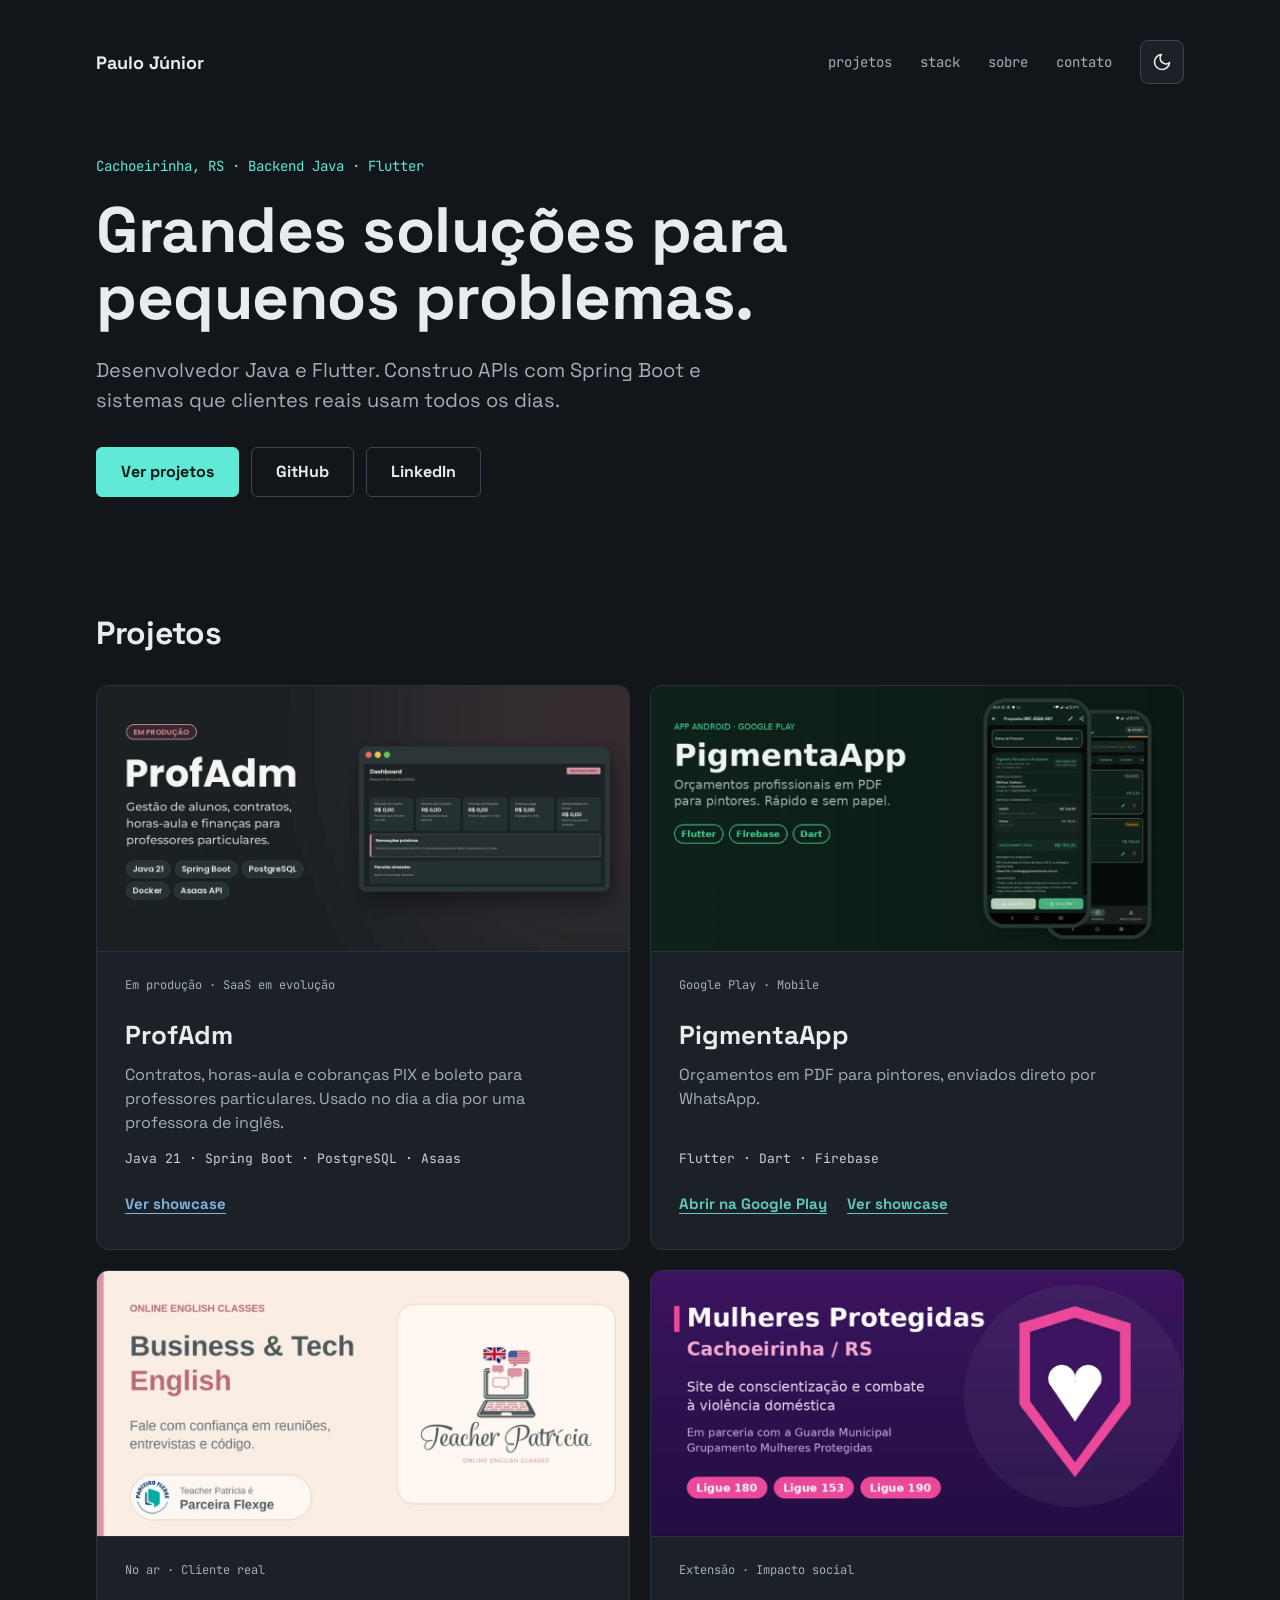
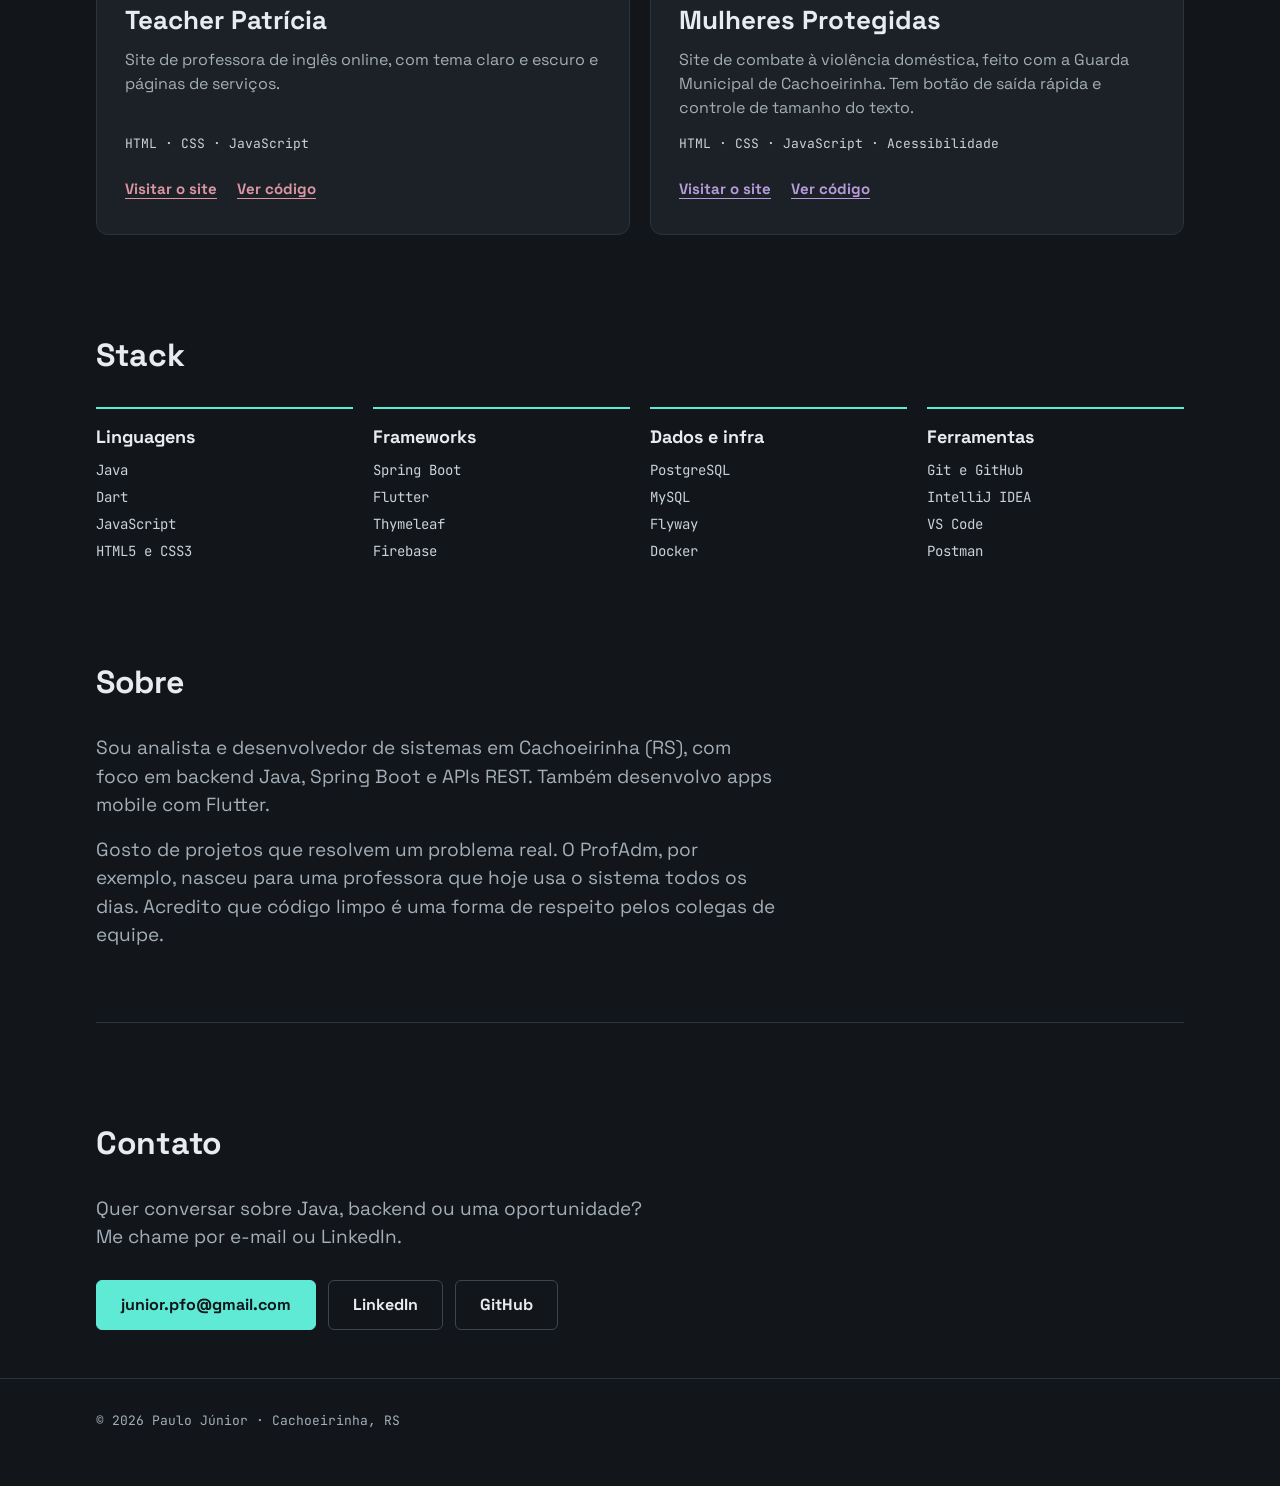
==== index.html @ 69203566 "Alteração de subtitulo." ====
<!doctype html>
<html lang="pt-BR" data-theme="dark">

<head>
  <meta charset="utf-8">
  <meta name="viewport" content="width=device-width, initial-scale=1">
  <title>Paulo Júnior · Desenvolvedor Backend Java</title>
  <meta name="description"
    content="Portfólio de Paulo Júnior, desenvolvedor Java e Flutter de Cachoeirinha (RS): ProfAdm, PigmentaApp, Teacher Patrícia e Mulheres Protegidas.">
  <meta property="og:title" content="Paulo Júnior · Desenvolvedor Backend Java">
  <meta property="og:description" content="Backend em Java que chega à produção. Spring Boot, APIs REST e Flutter.">
  <meta property="og:type" content="website">
  <meta name="color-scheme" content="dark light">
  <link rel="icon"
    href="data:image/svg+xml,%3Csvg xmlns='http://www.w3.org/2000/svg' viewBox='0 0 64 64'%3E%3Crect width='64' height='64' rx='12' fill='%2312161A'/%3E%3Ctext x='32' y='42' font-family='sans-serif' font-size='28' font-weight='700' text-anchor='middle' fill='%235EEAD4'%3EPJ%3C/text%3E%3C/svg%3E">
  <link rel="preconnect" href="https://fonts.googleapis.com">
  <link rel="preconnect" href="https://fonts.gstatic.com" crossorigin>
  <link
    href="https://fonts.googleapis.com/css2?family=JetBrains+Mono:wght@400;500&family=Space+Grotesk:wght@500;700&display=swap"
    rel="stylesheet">
  <link rel="stylesheet" href="css/style.css">
</head>

<body>
  <a class="skip" href="#projetos">Ir para os projetos</a>
  <div class="wrap">
    <header class="top">
      <a class="brand" href="#topo" id="topo">Paulo Júnior</a>
      <nav class="nav" aria-label="Principal">
        <a href="#projetos">projetos</a>
        <a href="#stack">stack</a>
        <a href="#sobre">sobre</a>
        <a href="#contato">contato</a>
        <button class="theme" id="theme" type="button" aria-label="Alternar para o tema claro" aria-pressed="false">
          <svg class="moon" width="20" height="20" viewBox="0 0 24 24" fill="none" stroke="currentColor"
            stroke-width="2" stroke-linecap="round" stroke-linejoin="round" aria-hidden="true">
            <path d="M21 12.8A9 9 0 1 1 11.2 3a7 7 0 0 0 9.8 9.8z" />
          </svg>
          <svg class="sun" width="20" height="20" viewBox="0 0 24 24" fill="none" stroke="currentColor" stroke-width="2"
            stroke-linecap="round" aria-hidden="true">
            <circle cx="12" cy="12" r="4" />
            <path
              d="M12 2v2M12 20v2M4.9 4.9l1.4 1.4M17.7 17.7l1.4 1.4M2 12h2M20 12h2M4.9 19.1l1.4-1.4M17.7 6.3l1.4-1.4" />
          </svg>
        </button>
      </nav>
    </header>

    <main>
      <div class="hero">
        <p class="where">Cachoeirinha, RS · Backend Java · Flutter</p>
        <h1>Grandes soluções para pequenos problemas.</h1>
        <p class="lead">Desenvolvedor Java e Flutter. Construo APIs com Spring Boot e sistemas que clientes reais usam
          todos os dias.</p>
        <div class="actions">
          <a class="btn primary" href="#projetos">Ver projetos</a>
          <a class="btn" href="https://github.com/PauloFOJr" target="_blank" rel="noopener">GitHub</a>
          <a class="btn" href="https://www.linkedin.com/in/paulofojunior" target="_blank" rel="noopener">LinkedIn</a>
        </div>
      </div>

      <section id="projetos" aria-labelledby="h-proj">
        <h2 id="h-proj">Projetos</h2>
        <div class="grid">

          <article class="card prof">
            <img class="thumb" src="assets/profadm.webp"
              alt="Dashboard do ProfAdm com previsão de receita, despesas pagas e parcelas em atraso" width="1120"
              height="560" loading="lazy">
            <div class="body">
              <p class="tag">Em produção · SaaS em evolução</p>
              <h3><a href="https://github.com/PauloFOJr/Prof-Adm-Showcase" target="_blank" rel="noopener">ProfAdm</a>
              </h3>
              <p>Contratos, horas-aula e cobranças PIX e boleto para professores particulares. Usado no dia a dia por
                uma professora de inglês.</p>
              <div class="stack">Java 21 · Spring Boot · PostgreSQL · Asaas</div>
              <div class="links"><a href="https://github.com/PauloFOJr/Prof-Adm-Showcase" target="_blank"
                  rel="noopener">Ver showcase</a></div>
            </div>
          </article>

          <article class="card pig">
            <img class="thumb" src="assets/pigmentaapp.webp"
              alt="PigmentaApp em dois celulares, mostrando uma proposta de orçamento com serviços e valor total"
              width="1120" height="560" loading="lazy">
            <div class="body">
              <p class="tag">Google Play · Mobile</p>
              <h3><a href="https://play.google.com/store/apps/details?id=com.juniorpfo.pigmentapp" target="_blank"
                  rel="noopener">PigmentaApp</a></h3>
              <p>Orçamentos em PDF para pintores, enviados direto por WhatsApp.</p>
              <div class="stack">Flutter · Dart · Firebase</div>
              <div class="links"><a href="https://play.google.com/store/apps/details?id=com.juniorpfo.pigmentapp"
                  target="_blank" rel="noopener">Abrir na Google Play</a><a
                  href="https://github.com/PauloFOJr/PigmentaApp-showcase" target="_blank" rel="noopener">Ver
                  showcase</a></div>
            </div>
          </article>

          <article class="card tp">
            <img class="thumb" src="assets/teacher-patricia.webp"
              alt="Página da Teacher Patrícia: Business & Tech English, com o selo de parceira da Flexge" width="1120"
              height="560" loading="lazy">
            <div class="body">
              <p class="tag">No ar · Cliente real</p>
              <h3><a href="https://www.teacherpatricia.net/" target="_blank" rel="noopener">Teacher Patrícia</a></h3>
              <p>Site de professora de inglês online, com tema claro e escuro e páginas de serviços.</p>
              <div class="stack">HTML · CSS · JavaScript</div>
              <div class="links"><a href="https://www.teacherpatricia.net/" target="_blank" rel="noopener">Visitar o
                  site</a><a href="https://github.com/PauloFOJr/Ingles-Fundamental-Landing-Page" target="_blank"
                  rel="noopener">Ver código</a></div>
            </div>
          </article>

          <article class="card mp">
            <img class="thumb" src="assets/mulheres-protegidas.webp"
              alt="Site Mulheres Protegidas Cachoeirinha, com os telefones de apoio 180, 153 e 190" width="1120"
              height="560" loading="lazy">
            <div class="body">
              <p class="tag">Extensão · Impacto social</p>
              <h3><a href="https://paulofojr.github.io/Mulheres-Protegidas-Cachoeirinha/" target="_blank"
                  rel="noopener">Mulheres Protegidas</a></h3>
              <p>Site de combate à violência doméstica, feito com a Guarda Municipal de Cachoeirinha. Tem botão de saída
                rápida e controle de tamanho do texto.</p>
              <div class="stack">HTML · CSS · JavaScript · Acessibilidade</div>
              <div class="links"><a href="https://paulofojr.github.io/Mulheres-Protegidas-Cachoeirinha/" target="_blank"
                  rel="noopener">Visitar o site</a><a
                  href="https://github.com/PauloFOJr/Mulheres-Protegidas-Cachoeirinha" target="_blank"
                  rel="noopener">Ver código</a></div>
            </div>
          </article>

        </div>
      </section>

      <section id="stack" aria-labelledby="h-stack">
        <h2 id="h-stack">Stack</h2>
        <div class="stacks">
          <div class="group">
            <h3>Linguagens</h3>
            <ul>
              <li>Java</li>
              <li>Dart</li>
              <li>JavaScript</li>
              <li>HTML5 e CSS3</li>
            </ul>
          </div>
          <div class="group">
            <h3>Frameworks</h3>
            <ul>
              <li>Spring Boot</li>
              <li>Flutter</li>
              <li>Thymeleaf</li>
              <li>Firebase</li>
            </ul>
          </div>
          <div class="group">
            <h3>Dados e infra</h3>
            <ul>
              <li>PostgreSQL</li>
              <li>MySQL</li>
              <li>Flyway</li>
              <li>Docker</li>
            </ul>
          </div>
          <div class="group">
            <h3>Ferramentas</h3>
            <ul>
              <li>Git e GitHub</li>
              <li>IntelliJ IDEA</li>
              <li>VS Code</li>
              <li>Postman</li>
            </ul>
          </div>
        </div>
      </section>

      <section id="sobre" class="about" aria-labelledby="h-sobre">
        <h2 id="h-sobre">Sobre</h2>
        <p>Sou analista e desenvolvedor de sistemas em Cachoeirinha (RS), com foco em backend Java, Spring Boot e APIs
          REST. Também desenvolvo apps mobile com Flutter.</p>
        <p>Gosto de projetos que resolvem um problema real. O ProfAdm, por exemplo, nasceu para uma professora que hoje
          usa o sistema todos os dias. Acredito que código limpo é uma forma de respeito pelos colegas de equipe.</p>
      </section>

      <section id="contato" class="contact" aria-labelledby="h-contato">
        <h2 id="h-contato">Contato</h2>
        <p>Quer conversar sobre Java, backend ou uma oportunidade? Me chame por e-mail ou LinkedIn.</p>
        <div class="actions">
          <a class="btn primary" href="mailto:junior.pfo@gmail.com">junior.pfo@gmail.com</a>
          <a class="btn" href="https://www.linkedin.com/in/paulofojunior" target="_blank" rel="noopener">LinkedIn</a>
          <a class="btn" href="https://github.com/PauloFOJr" target="_blank" rel="noopener">GitHub</a>
        </div>
      </section>
    </main>
  </div>

  <footer>
    <div class="wrap">© <span id="ano">2026</span> Paulo Júnior · Cachoeirinha, RS</div>
  </footer>

  <script src="js/main.js" defer></script>
</body>

</html>
---- css/style.css ----
:root {
  --bg: #12161A;
  --surface: #1B2127;
  --line: #2A333B;
  --text: #E8ECEF;
  --muted: #A3AEB8;
  --soft: #C9D2D9;
  --accent: #5EEAD4;
  --on-accent: #12161A;
  --btn-border: #3A4650;
  --c-prof: #7FB3E0;
  --c-pig: #5EC8BC;
  --c-tp: #DB95A3;
  --c-mp: #B79AD9;
  --sans: 'Space Grotesk', system-ui, sans-serif;
  --mono: 'JetBrains Mono', ui-monospace, monospace;
  color-scheme: dark;
}

:root[data-theme="light"] {
  --bg: #F4F6F8;
  --surface: #FFFFFF;
  --line: #D8DEE4;
  --text: #14202B;
  --muted: #4A5865;
  --soft: #33414D;
  --accent: #0F766E;
  --on-accent: #FFFFFF;
  --btn-border: #AAB6C0;
  --c-prof: #1F5A8C;
  --c-pig: #0F5F57;
  --c-tp: #A04560;
  --c-mp: #4A2A6B;
  color-scheme: light;
}

* {
  box-sizing: border-box
}

html {
  scroll-padding-top: 24px
}

@media (prefers-reduced-motion:no-preference) {
  html {
    scroll-behavior: smooth
  }
}

body {
  margin: 0;
  background: var(--bg);
  color: var(--text);
  font-family: var(--sans);
  line-height: 1.5;
  -webkit-font-smoothing: antialiased
}

a {
  color: inherit
}

:focus-visible {
  outline: 3px solid var(--accent);
  outline-offset: 3px;
  border-radius: 4px
}

.wrap {
  max-width: 1152px;
  margin: 0 auto;
  padding: 0 32px
}

.skip {
  position: absolute;
  left: -999px;
  top: 8px;
  background: var(--accent);
  color: var(--on-accent);
  padding: 10px 16px;
  border-radius: 6px;
  z-index: 10
}

.skip:focus {
  left: 16px
}

/* topo */
.top {
  display: flex;
  justify-content: space-between;
  align-items: center;
  padding: 40px 0 0;
  gap: 16px;
  flex-wrap: wrap
}

.brand {
  font-size: 18px;
  font-weight: 700;
  text-decoration: none
}

.nav {
  display: flex;
  align-items: center;
  gap: 28px;
  font-family: var(--mono);
  font-size: 14px;
  color: var(--muted)
}

.nav a {
  text-decoration: none;
  padding: 10px 0
}

.nav a:hover {
  color: var(--text)
}

.theme {
  width: 44px;
  height: 44px;
  border-radius: 8px;
  border: 1px solid var(--btn-border);
  background: var(--surface);
  color: var(--text);
  display: flex;
  align-items: center;
  justify-content: center;
  cursor: pointer
}

.theme:hover {
  border-color: var(--accent)
}

.theme .sun {
  display: none
}

:root[data-theme="light"] .theme .sun {
  display: block
}

:root[data-theme="light"] .theme .moon {
  display: none
}

/* hero */
.hero {
  padding: 72px 0 64px
}

.where {
  font-family: var(--mono);
  font-size: 14px;
  color: var(--accent);
  margin: 0 0 20px
}

h1 {
  margin: 0;
  font-size: clamp(40px, 6.4vw, 64px);
  line-height: 1.05;
  max-width: 820px;
  letter-spacing: -.5px
}

.lead {
  font-size: 20px;
  color: var(--muted);
  max-width: 640px;
  margin: 24px 0 32px
}

.actions {
  display: flex;
  gap: 12px;
  flex-wrap: wrap
}

.btn {
  display: inline-flex;
  align-items: center;
  min-height: 48px;
  padding: 12px 24px;
  border-radius: 6px;
  border: 1px solid var(--btn-border);
  font-weight: 700;
  text-decoration: none
}

.btn:hover {
  border-color: var(--accent)
}

.btn.primary {
  background: var(--accent);
  border-color: var(--accent);
  color: var(--on-accent)
}

.btn.primary:hover {
  filter: brightness(1.08)
}

/* seções */
section {
  padding: 48px 0
}

h2 {
  margin: 0 0 28px;
  font-size: 32px;
  letter-spacing: -.3px
}

/* projetos */
.grid {
  display: grid;
  grid-template-columns: 1fr 1fr;
  gap: 20px
}

.card {
  position: relative;
  background: var(--surface);
  border: 1px solid var(--line);
  border-radius: 12px;
  overflow: hidden;
  display: flex;
  flex-direction: column
}

.card:hover {
  border-color: var(--tone)
}

.thumb {
  display: block;
  width: 100%;
  height: auto;
  aspect-ratio: 2/1;
  object-fit: cover;
  border-bottom: 1px solid var(--line)
}

.body {
  padding: 24px 28px 26px;
  display: flex;
  flex-direction: column;
  flex: 1
}

.tag {
  font-family: var(--mono);
  font-size: 12px;
  color: var(--tone);
  margin: 0
}

.card h3 {
  margin: 8px 0;
  font-size: 26px
}

.card h3 a {
  text-decoration: none
}

.card h3 a::after {
  content: "";
  position: absolute;
  inset: 0
}

.card p {
  margin: 0 0 14px;
  color: var(--muted)
}

.stack {
  font-family: var(--mono);
  font-size: 13px;
  color: var(--soft);
  margin-top: auto
}

.links {
  display: flex;
  gap: 20px;
  margin-top: 16px;
  position: relative;
  z-index: 1;
  flex-wrap: wrap
}

.links a {
  font-size: 15px;
  font-weight: 700;
  color: var(--tone);
  padding: 8px 0;
  text-underline-offset: 4px
}

.prof {
  --tone: var(--c-prof)
}

.pig {
  --tone: var(--c-pig)
}

.tp {
  --tone: var(--c-tp)
}

.mp {
  --tone: var(--c-mp)
}

/* stack */
.stacks {
  display: grid;
  grid-template-columns: repeat(auto-fit, minmax(220px, 1fr));
  gap: 20px
}

.group {
  border-top: 2px solid var(--accent);
  padding-top: 14px
}

.group h3 {
  margin: 0 0 10px;
  font-size: 18px
}

.group ul {
  list-style: none;
  margin: 0;
  padding: 0;
  font-family: var(--mono);
  font-size: 14px;
  color: var(--soft);
  display: flex;
  flex-direction: column;
  gap: 6px
}

/* sobre e contato */
.about p {
  max-width: 680px;
  font-size: 19px;
  color: var(--muted);
  margin: 0 0 16px
}

.about p:last-child {
  margin-bottom: 0
}

.contact {
  border-top: 1px solid var(--line);
  margin-top: 24px
}

.contact p {
  color: var(--muted);
  font-size: 19px;
  max-width: 560px;
  margin: 0 0 28px
}

footer {
  padding: 32px 0 56px;
  border-top: 1px solid var(--line);
  color: var(--muted);
  font-family: var(--mono);
  font-size: 13px
}

@media (max-width:820px) {
  .wrap {
    padding: 0 20px
  }

  .grid {
    grid-template-columns: 1fr
  }

  .hero {
    padding: 48px 0
  }

  .lead,
  .about p,
  .contact p {
    font-size: 18px
  }

  .nav {
    gap: 16px
  }
}

.contact h2 {
  margin-top: 48px
}
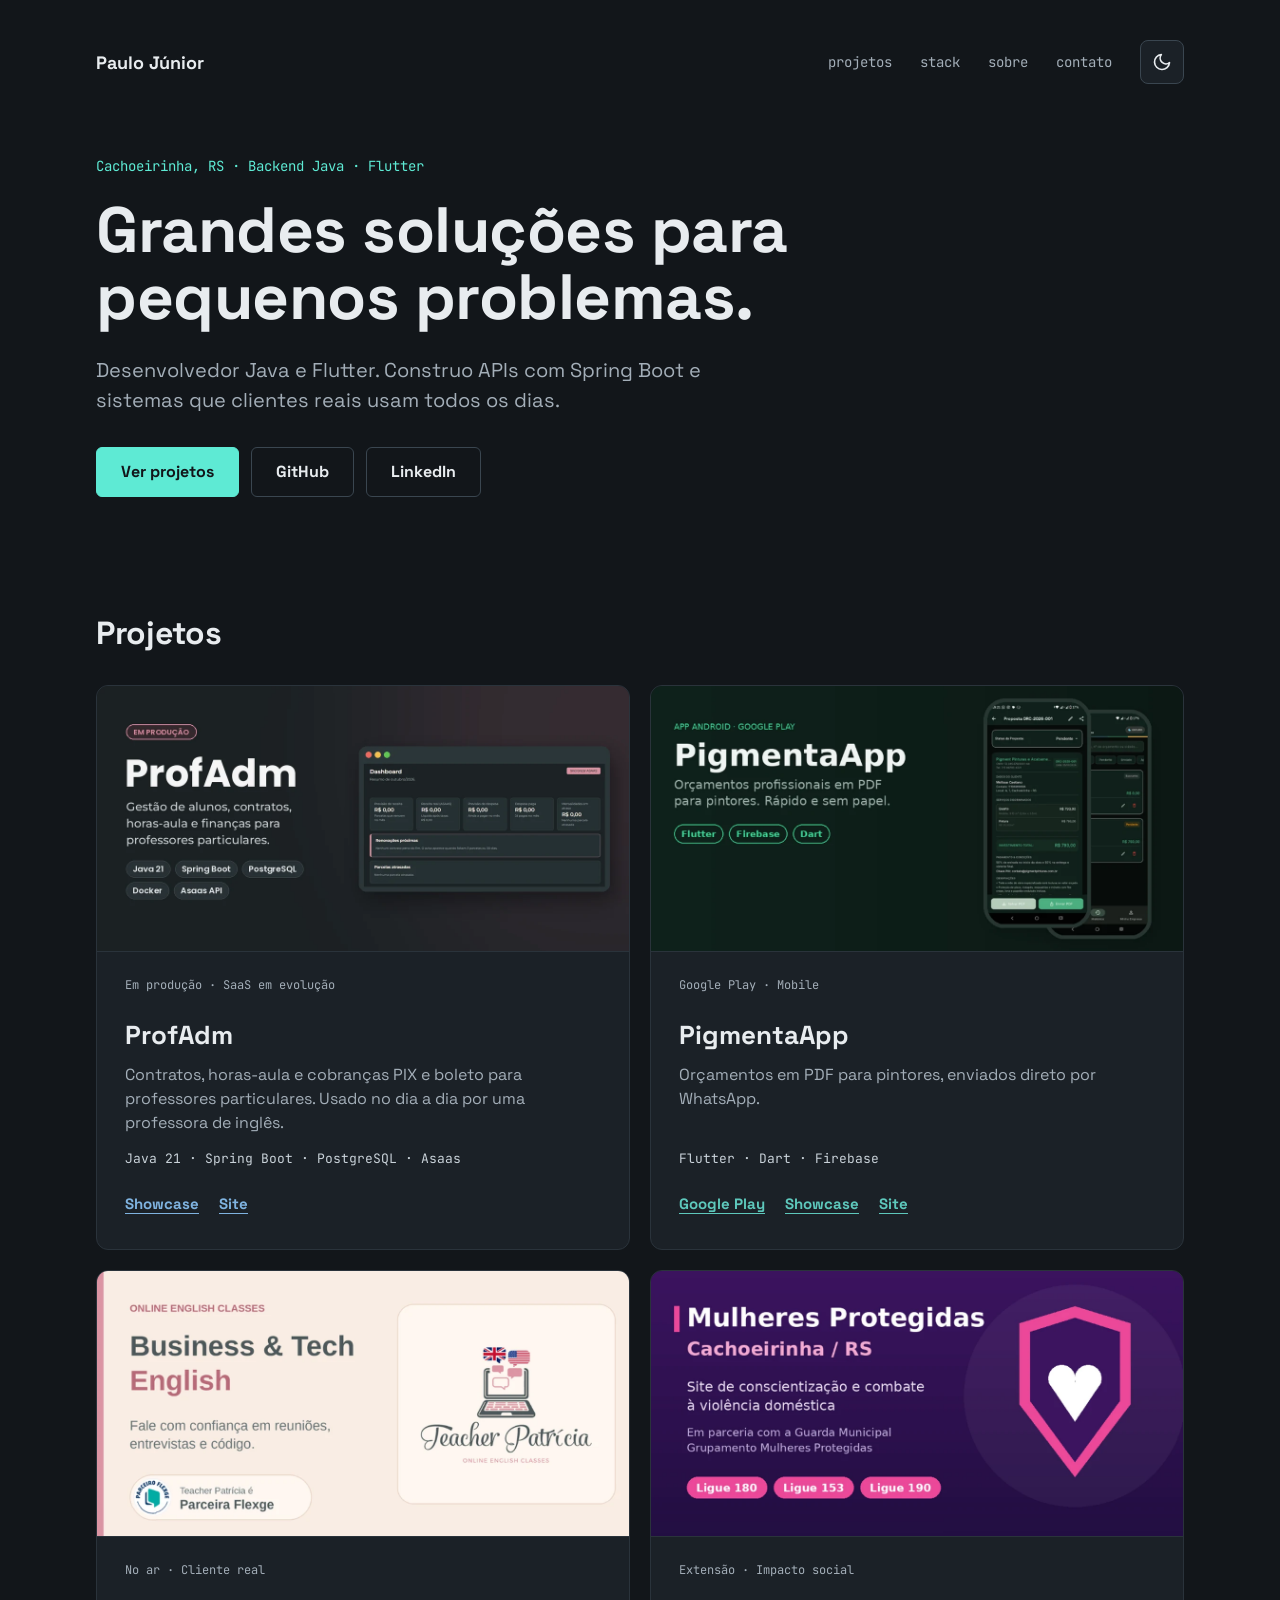
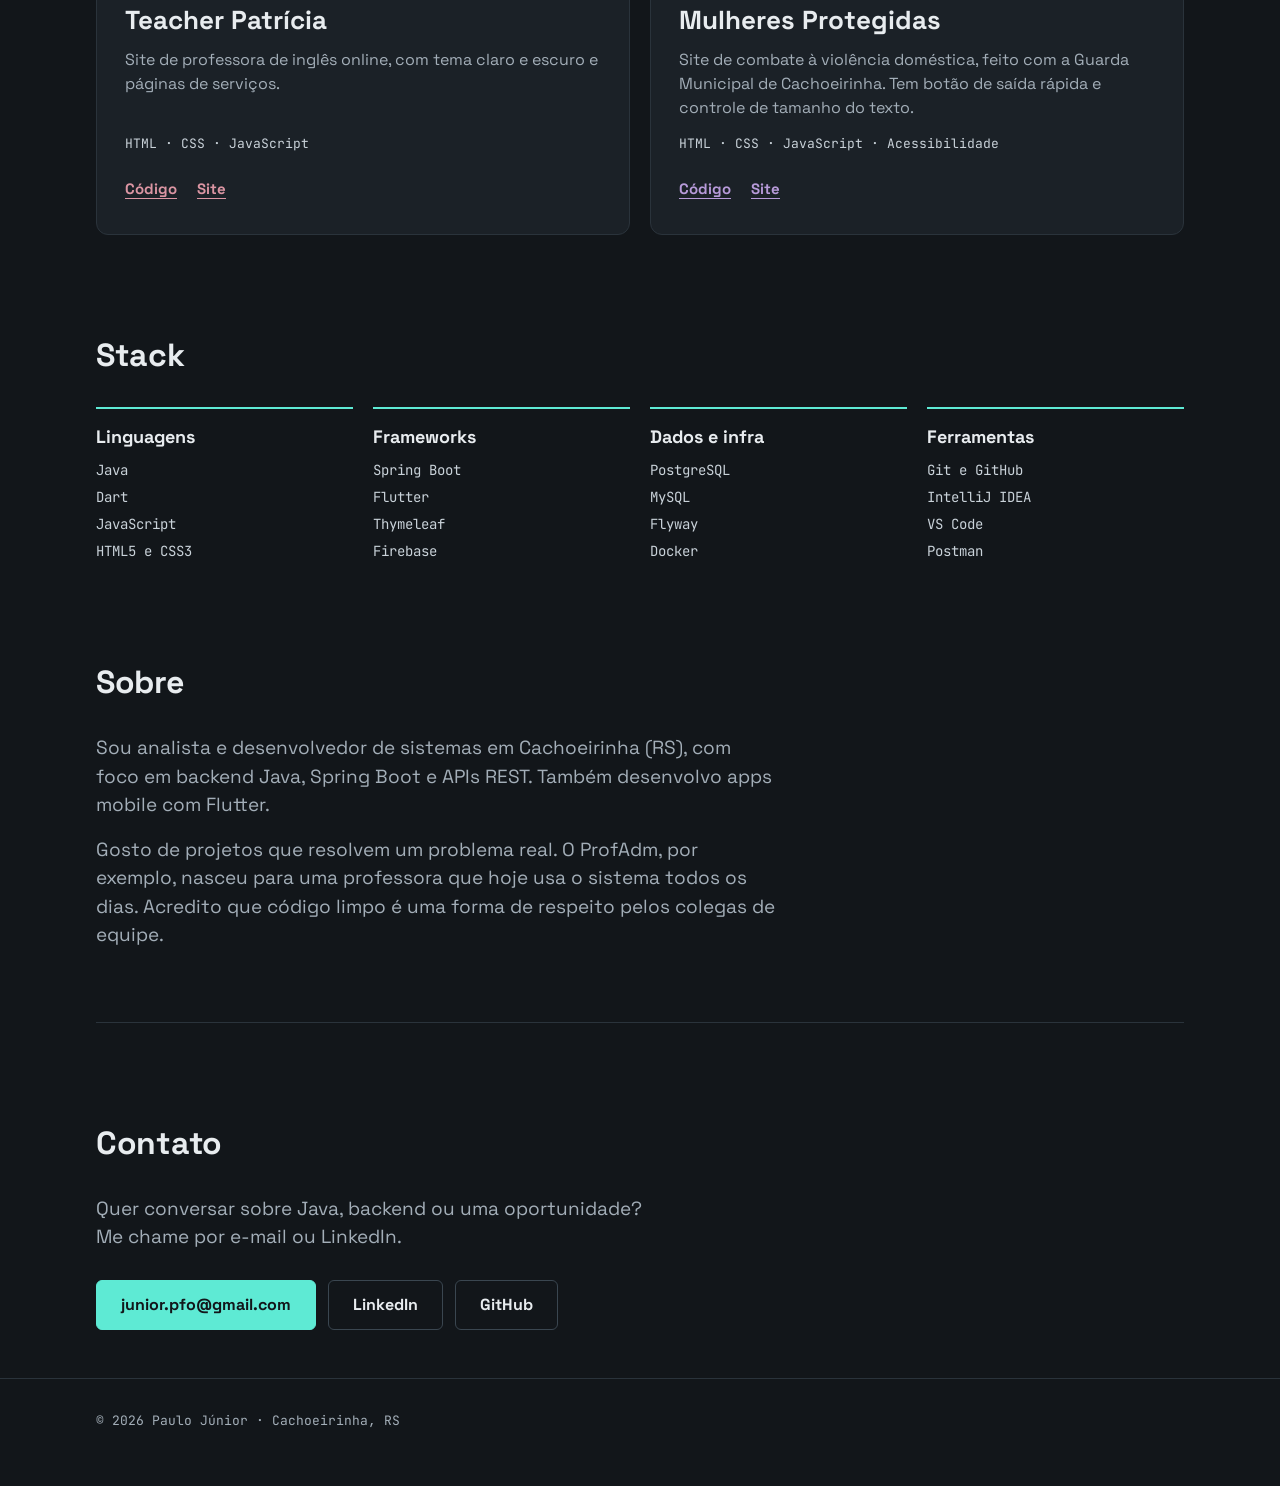
==== commit 1aaaff15: "atualização de subdominios" ====
--- a/index.html
+++ b/index.html
@@ -69,13 +69,15 @@
               height="560" loading="lazy">
             <div class="body">
               <p class="tag">Em produção · SaaS em evolução</p>
-              <h3><a href="https://github.com/PauloFOJr/Prof-Adm-Showcase" target="_blank" rel="noopener">ProfAdm</a>
+              <h3><a href="https://profadm.paulojr.dev.br" target="_blank" rel="noopener">ProfAdm</a>
               </h3>
               <p>Contratos, horas-aula e cobranças PIX e boleto para professores particulares. Usado no dia a dia por
                 uma professora de inglês.</p>
               <div class="stack">Java 21 · Spring Boot · PostgreSQL · Asaas</div>
-              <div class="links"><a href="https://github.com/PauloFOJr/Prof-Adm-Showcase" target="_blank"
-                  rel="noopener">Ver showcase</a></div>
+              <div class="links">
+                <a href="https://github.com/PauloFOJr/Prof-Adm-Showcase" target="_blank" rel="noopener">Showcase</a>
+                <a href="https://profadm.paulojr.dev.br" target="_blank" rel="noopener">Site</a>
+              </div>
             </div>
           </article>
 
@@ -85,14 +87,16 @@
               width="1120" height="560" loading="lazy">
             <div class="body">
               <p class="tag">Google Play · Mobile</p>
-              <h3><a href="https://play.google.com/store/apps/details?id=com.juniorpfo.pigmentapp" target="_blank"
+              <h3><a href="https://pigmentapp.paulojr.dev.br/" target="_blank"
                   rel="noopener">PigmentaApp</a></h3>
               <p>Orçamentos em PDF para pintores, enviados direto por WhatsApp.</p>
               <div class="stack">Flutter · Dart · Firebase</div>
-              <div class="links"><a href="https://play.google.com/store/apps/details?id=com.juniorpfo.pigmentapp"
-                  target="_blank" rel="noopener">Abrir na Google Play</a><a
-                  href="https://github.com/PauloFOJr/PigmentaApp-showcase" target="_blank" rel="noopener">Ver
-                  showcase</a></div>
+              <div class="links">
+                <a href="https://play.google.com/store/apps/details?id=com.juniorpfo.pigmentapp" target="_blank"
+                  rel="noopener">Google Play</a>
+                <a href="https://github.com/PauloFOJr/PigmentaApp-showcase" target="_blank" rel="noopener">Showcase</a>
+                <a href="https://pigmentapp.paulojr.dev.br/" target="_blank" rel="noopener">Site</a>
+              </div>
             </div>
           </article>
 
@@ -105,9 +109,11 @@
               <h3><a href="https://www.teacherpatricia.net/" target="_blank" rel="noopener">Teacher Patrícia</a></h3>
               <p>Site de professora de inglês online, com tema claro e escuro e páginas de serviços.</p>
               <div class="stack">HTML · CSS · JavaScript</div>
-              <div class="links"><a href="https://www.teacherpatricia.net/" target="_blank" rel="noopener">Visitar o
-                  site</a><a href="https://github.com/PauloFOJr/Ingles-Fundamental-Landing-Page" target="_blank"
-                  rel="noopener">Ver código</a></div>
+              <div class="links">
+                <a href="https://github.com/PauloFOJr/Ingles-Fundamental-Landing-Page" target="_blank"
+                  rel="noopener">Código</a>
+                <a href="https://www.teacherpatricia.net/" target="_blank" rel="noopener">Site</a>
+              </div>
             </div>
           </article>
 
@@ -117,15 +123,16 @@
               height="560" loading="lazy">
             <div class="body">
               <p class="tag">Extensão · Impacto social</p>
-              <h3><a href="https://paulofojr.github.io/Mulheres-Protegidas-Cachoeirinha/" target="_blank"
+              <h3><a href="https://mulheres-protegidas.paulojr.dev.br" target="_blank"
                   rel="noopener">Mulheres Protegidas</a></h3>
               <p>Site de combate à violência doméstica, feito com a Guarda Municipal de Cachoeirinha. Tem botão de saída
                 rápida e controle de tamanho do texto.</p>
               <div class="stack">HTML · CSS · JavaScript · Acessibilidade</div>
-              <div class="links"><a href="https://paulofojr.github.io/Mulheres-Protegidas-Cachoeirinha/" target="_blank"
-                  rel="noopener">Visitar o site</a><a
-                  href="https://github.com/PauloFOJr/Mulheres-Protegidas-Cachoeirinha" target="_blank"
-                  rel="noopener">Ver código</a></div>
+              <div class="links">
+                <a href="https://github.com/PauloFOJr/Mulheres-Protegidas-Cachoeirinha" target="_blank"
+                  rel="noopener">Código</a>
+                <a href="https://mulheres-protegidas.paulojr.dev.br" target="_blank" rel="noopener">Site</a>
+              </div>
             </div>
           </article>
 
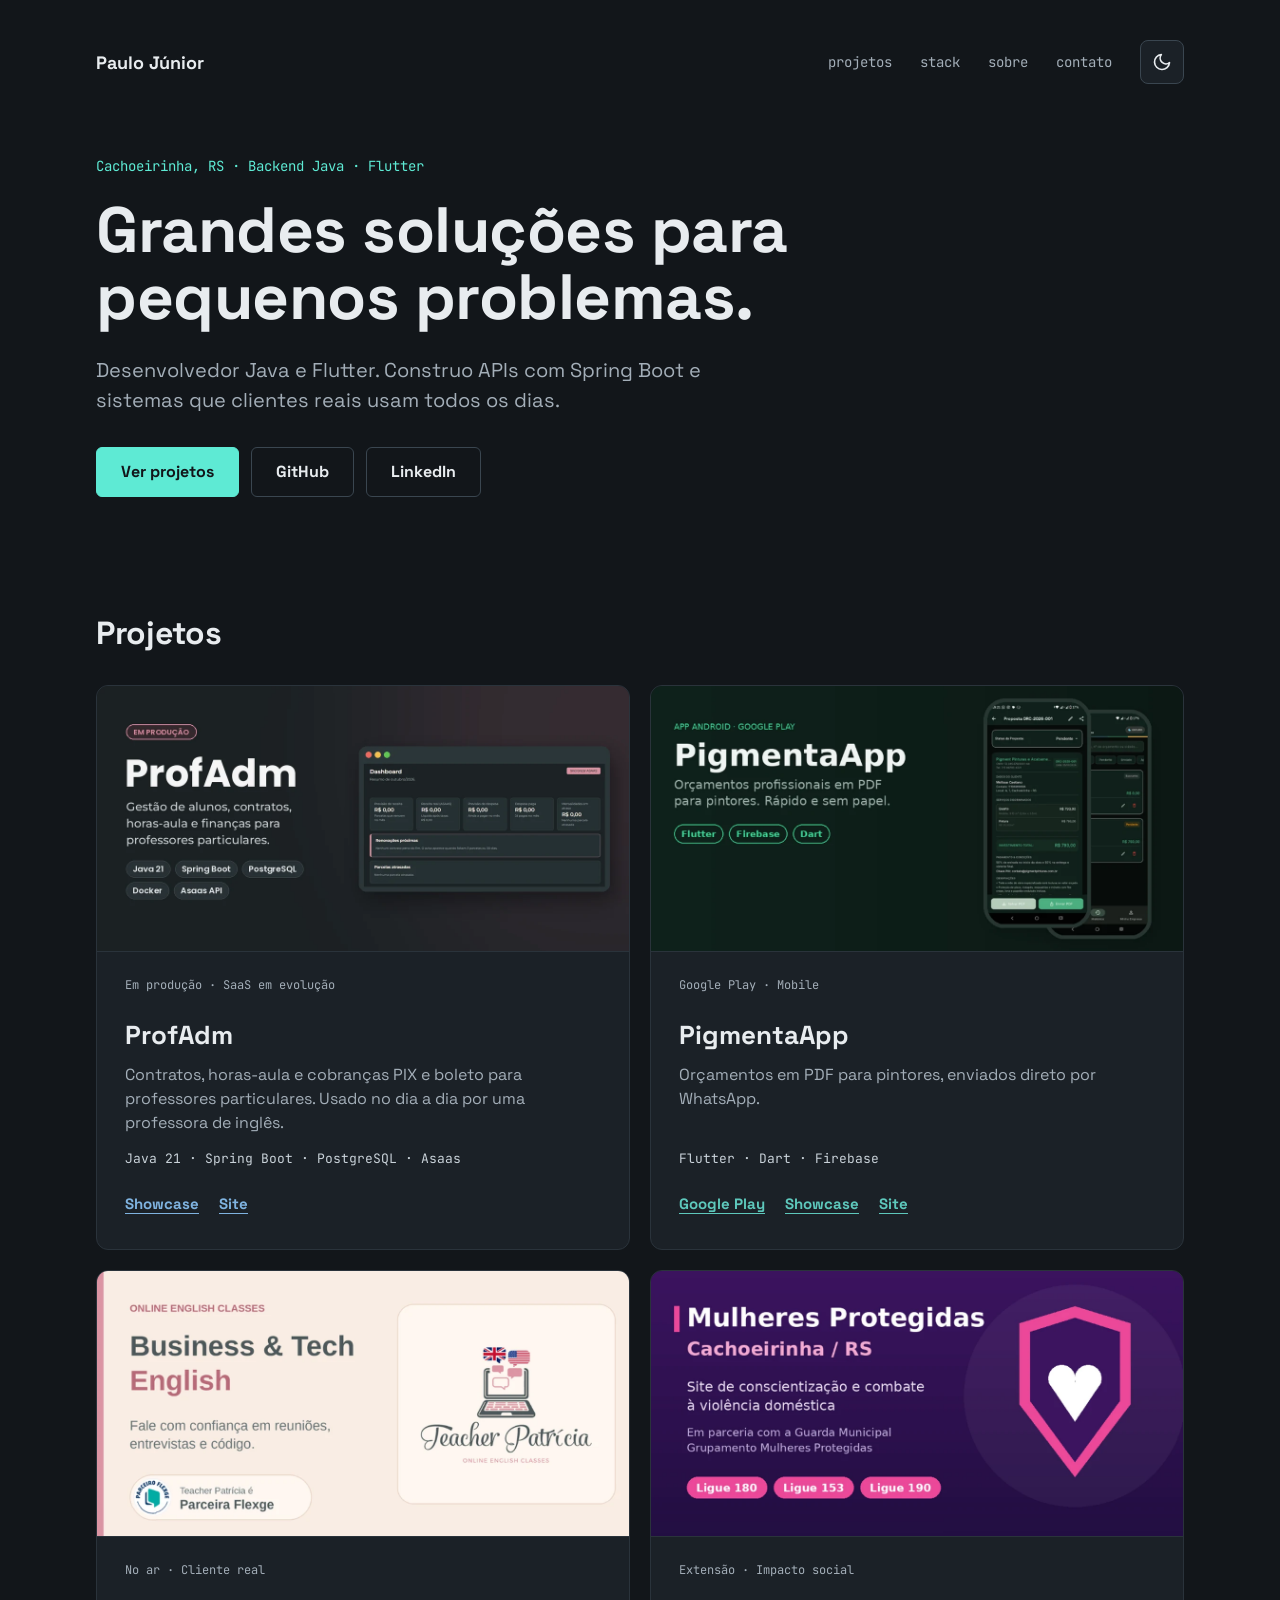
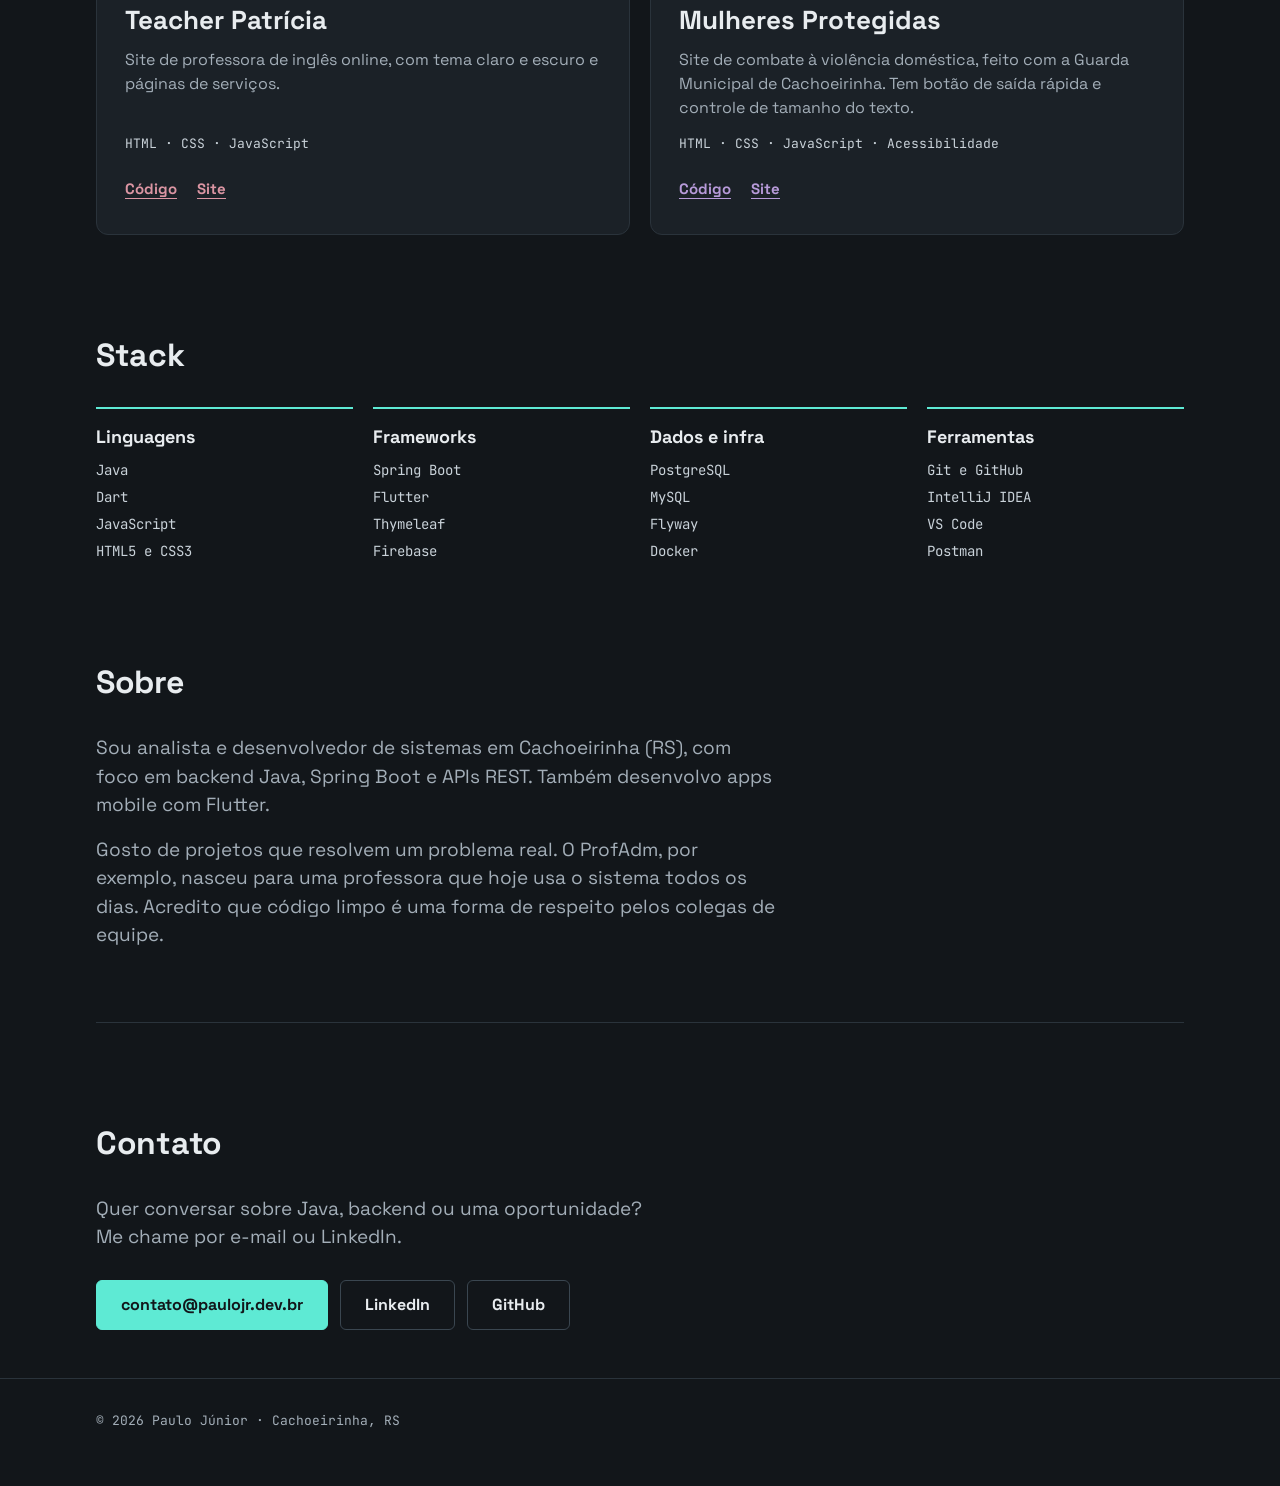
==== commit 0f897e2b: "atualização de email." ====
--- a/index.html
+++ b/index.html
@@ -193,7 +193,7 @@
         <h2 id="h-contato">Contato</h2>
         <p>Quer conversar sobre Java, backend ou uma oportunidade? Me chame por e-mail ou LinkedIn.</p>
         <div class="actions">
-          <a class="btn primary" href="mailto:junior.pfo@gmail.com">junior.pfo@gmail.com</a>
+          <a class="btn primary" href="mailto:contato@paulojr.dev.br">contato@paulojr.dev.br</a>
           <a class="btn" href="https://www.linkedin.com/in/paulofojunior" target="_blank" rel="noopener">LinkedIn</a>
           <a class="btn" href="https://github.com/PauloFOJr" target="_blank" rel="noopener">GitHub</a>
         </div>
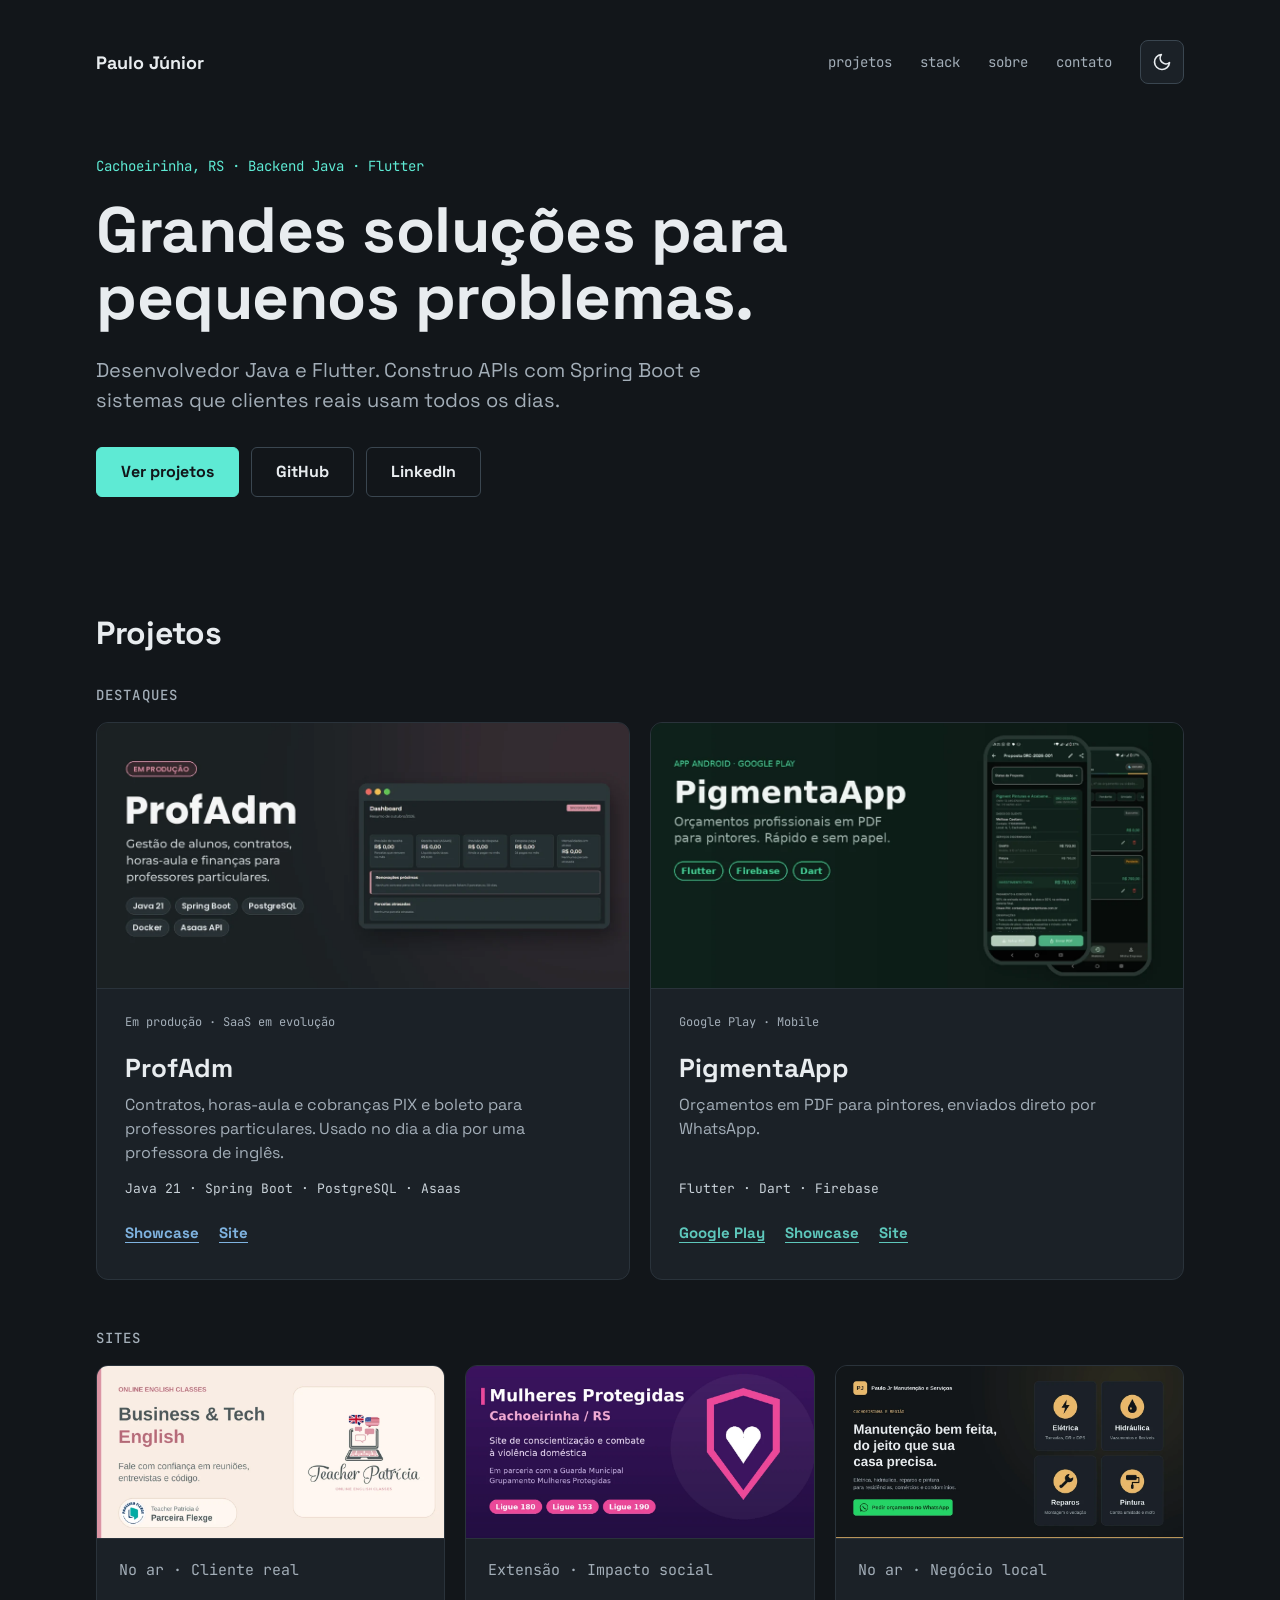
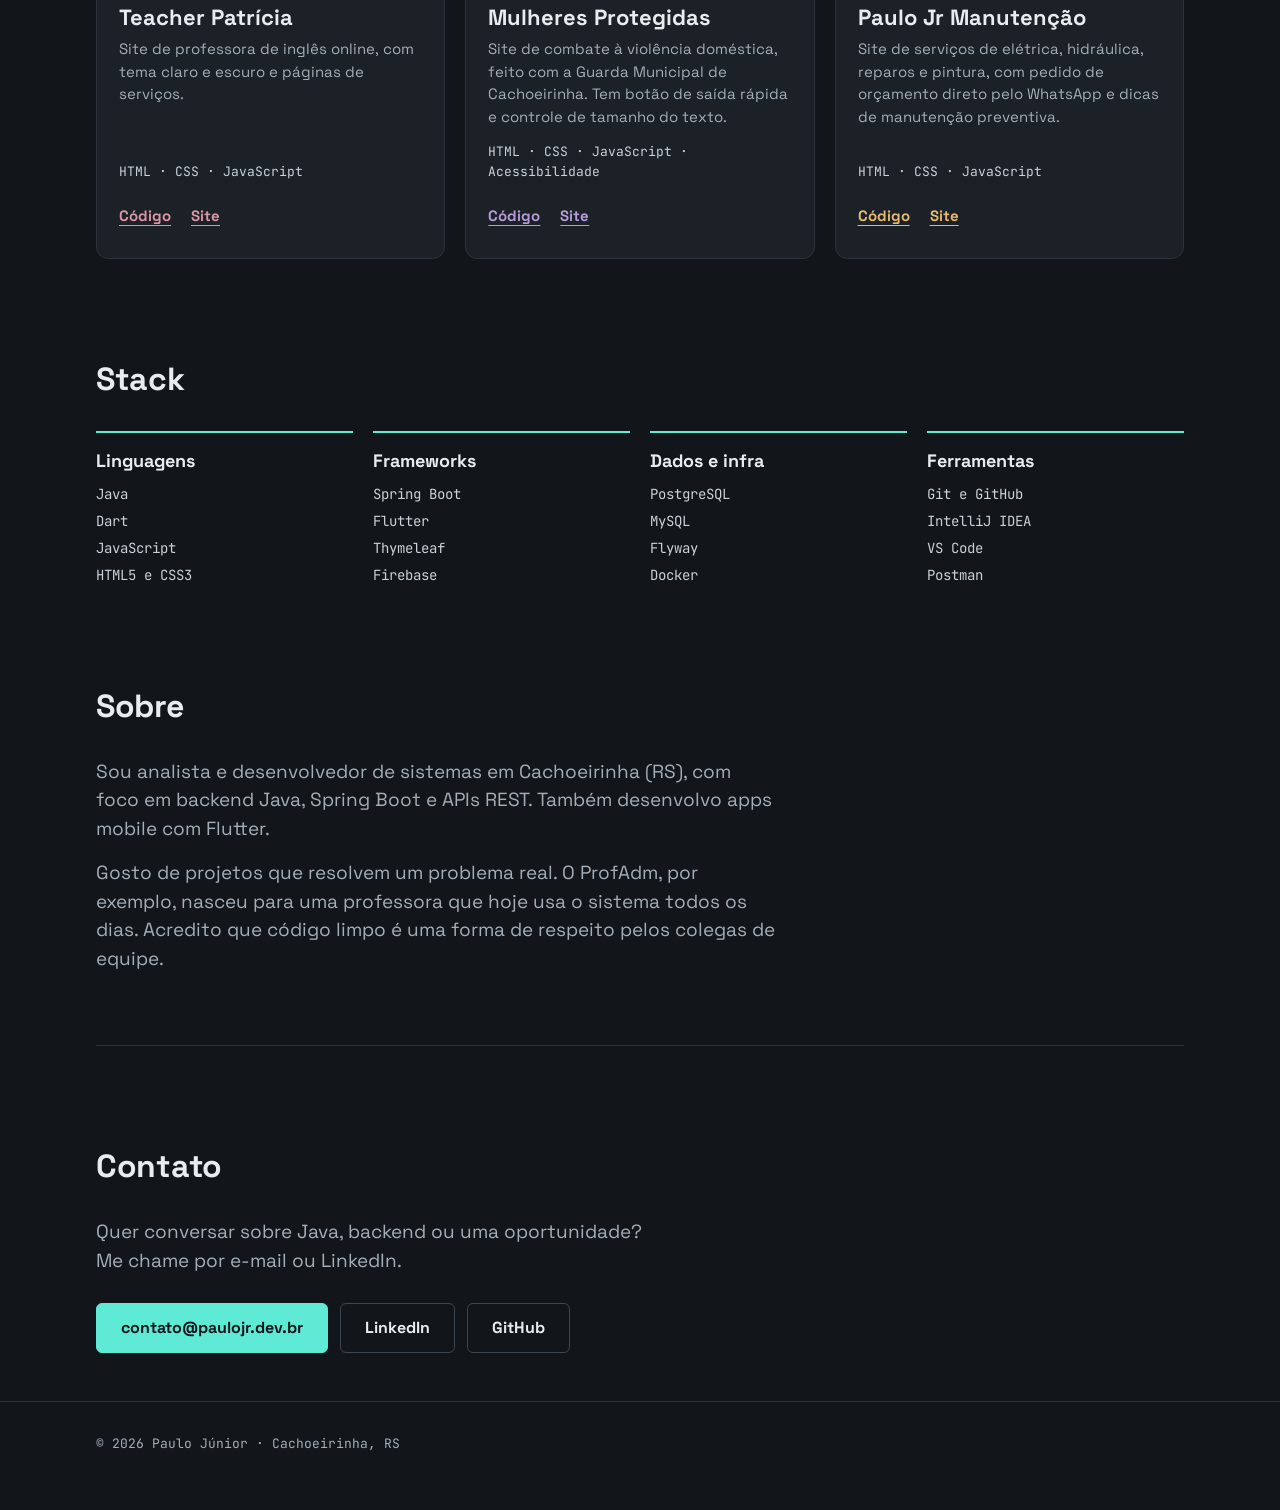
==== commit 0c9e8452: "adicionado novo serviço ao portfólio." ====
--- a/index.html
+++ b/index.html
@@ -6,7 +6,7 @@
   <meta name="viewport" content="width=device-width, initial-scale=1">
   <title>Paulo Júnior · Desenvolvedor Backend Java</title>
   <meta name="description"
-    content="Portfólio de Paulo Júnior, desenvolvedor Java e Flutter de Cachoeirinha (RS): ProfAdm, PigmentaApp, Teacher Patrícia e Mulheres Protegidas.">
+    content="Portfólio de Paulo Júnior, desenvolvedor Java e Flutter de Cachoeirinha (RS): ProfAdm, PigmentaApp, Teacher Patrícia, Mulheres Protegidas e Paulo Jr Manutenção.">
   <meta property="og:title" content="Paulo Júnior · Desenvolvedor Backend Java">
   <meta property="og:description" content="Backend em Java que chega à produção. Spring Boot, APIs REST e Flutter.">
   <meta property="og:type" content="website">
@@ -61,7 +61,9 @@
 
       <section id="projetos" aria-labelledby="h-proj">
         <h2 id="h-proj">Projetos</h2>
-        <div class="grid">
+
+        <h3 class="sub" id="h-destaques">Destaques</h3>
+        <div class="grid grid-main" aria-labelledby="h-destaques">
 
           <article class="card prof">
             <img class="thumb" src="assets/profadm.webp"
@@ -69,8 +71,7 @@
               height="560" loading="lazy">
             <div class="body">
               <p class="tag">Em produção · SaaS em evolução</p>
-              <h3><a href="https://profadm.paulojr.dev.br" target="_blank" rel="noopener">ProfAdm</a>
-              </h3>
+              <h4><a href="https://profadm.paulojr.dev.br" target="_blank" rel="noopener">ProfAdm</a></h4>
               <p>Contratos, horas-aula e cobranças PIX e boleto para professores particulares. Usado no dia a dia por
                 uma professora de inglês.</p>
               <div class="stack">Java 21 · Spring Boot · PostgreSQL · Asaas</div>
@@ -87,8 +88,7 @@
               width="1120" height="560" loading="lazy">
             <div class="body">
               <p class="tag">Google Play · Mobile</p>
-              <h3><a href="https://pigmentapp.paulojr.dev.br/" target="_blank"
-                  rel="noopener">PigmentaApp</a></h3>
+              <h4><a href="https://pigmentapp.paulojr.dev.br/" target="_blank" rel="noopener">PigmentaApp</a></h4>
               <p>Orçamentos em PDF para pintores, enviados direto por WhatsApp.</p>
               <div class="stack">Flutter · Dart · Firebase</div>
               <div class="links">
@@ -100,13 +100,18 @@
             </div>
           </article>
 
+        </div>
+
+        <h3 class="sub" id="h-sites">Sites</h3>
+        <div class="grid grid-sites" aria-labelledby="h-sites">
+
           <article class="card tp">
             <img class="thumb" src="assets/teacher-patricia.webp"
               alt="Página da Teacher Patrícia: Business & Tech English, com o selo de parceira da Flexge" width="1120"
               height="560" loading="lazy">
             <div class="body">
               <p class="tag">No ar · Cliente real</p>
-              <h3><a href="https://www.teacherpatricia.net/" target="_blank" rel="noopener">Teacher Patrícia</a></h3>
+              <h4><a href="https://www.teacherpatricia.net/" target="_blank" rel="noopener">Teacher Patrícia</a></h4>
               <p>Site de professora de inglês online, com tema claro e escuro e páginas de serviços.</p>
               <div class="stack">HTML · CSS · JavaScript</div>
               <div class="links">
@@ -123,8 +128,8 @@
               height="560" loading="lazy">
             <div class="body">
               <p class="tag">Extensão · Impacto social</p>
-              <h3><a href="https://mulheres-protegidas.paulojr.dev.br" target="_blank"
-                  rel="noopener">Mulheres Protegidas</a></h3>
+              <h4><a href="https://mulheres-protegidas.paulojr.dev.br" target="_blank" rel="noopener">Mulheres
+                  Protegidas</a></h4>
               <p>Site de combate à violência doméstica, feito com a Guarda Municipal de Cachoeirinha. Tem botão de saída
                 rápida e controle de tamanho do texto.</p>
               <div class="stack">HTML · CSS · JavaScript · Acessibilidade</div>
@@ -133,6 +138,24 @@
                   rel="noopener">Código</a>
                 <a href="https://mulheres-protegidas.paulojr.dev.br" target="_blank" rel="noopener">Site</a>
               </div>
+            </div>
+          </article>
+
+          <article class="card mn">
+            <img class="thumb" src="assets/manutencao.webp"
+              alt="Site Paulo Jr Manutenção e Serviços, com o logotipo e a chamada para pedir orçamento pelo WhatsApp"
+              width="1120" height="560" loading="lazy">
+            <div class="body">
+              <p class="tag">No ar · Negócio local</p>
+              <h4><a href="https://manutencao.paulojr.dev.br/" target="_blank" rel="noopener">Paulo Jr
+                  Manutenção</a></h4>
+              <p>Site de serviços de elétrica, hidráulica, reparos e pintura, com pedido de orçamento direto pelo
+                WhatsApp e dicas de manutenção preventiva.</p>
+              <div class="stack">HTML · CSS · JavaScript</div>
+              <div class="links">
+                <a href="https://github.com/PauloFOJr/PJ-Manutencao-Landing-page" target="_blank" rel="noopener">Código</a>
+                <a href="https://manutencao.paulojr.dev.br/" target="_blank" rel="noopener">Site</a>
+                  </div>
             </div>
           </article>
 
--- a/css/style.css
+++ b/css/style.css
@@ -12,6 +12,7 @@
   --c-pig: #5EC8BC;
   --c-tp: #DB95A3;
   --c-mp: #B79AD9;
+  --c-mn: #E8B86B;
   --sans: 'Space Grotesk', system-ui, sans-serif;
   --mono: 'JetBrains Mono', ui-monospace, monospace;
   color-scheme: dark;
@@ -31,6 +32,7 @@
   --c-pig: #0F5F57;
   --c-tp: #A04560;
   --c-mp: #4A2A6B;
+  --c-mn: #8A5A00;
   color-scheme: light;
 }
 
@@ -221,10 +223,31 @@
 }
 
 /* projetos */
+.sub {
+  margin: 0 0 16px;
+  font-family: var(--mono);
+  font-size: 14px;
+  font-weight: 500;
+  color: var(--muted);
+  text-transform: uppercase;
+  letter-spacing: .08em
+}
+
 .grid {
   display: grid;
-  grid-template-columns: 1fr 1fr;
   gap: 20px
+}
+
+.grid-main {
+  grid-template-columns: 1fr 1fr
+}
+
+.grid-sites {
+  grid-template-columns: repeat(3, 1fr)
+}
+
+.grid-main+.sub {
+  margin-top: 48px
 }
 
 .card {
@@ -264,16 +287,17 @@
   margin: 0
 }
 
-.card h3 {
+.card h4 {
   margin: 8px 0;
-  font-size: 26px
-}
-
-.card h3 a {
+  font-size: 26px;
+  line-height: 1.2
+}
+
+.card h4 a {
   text-decoration: none
 }
 
-.card h3 a::after {
+.card h4 a::after {
   content: "";
   position: absolute;
   inset: 0
@@ -308,6 +332,19 @@
   text-underline-offset: 4px
 }
 
+/* cards de sites: menores que os destaques */
+.grid-sites .body {
+  padding: 20px 22px 22px
+}
+
+.grid-sites .card h4 {
+  font-size: 22px
+}
+
+.grid-sites .card p {
+  font-size: 15px
+}
+
 .prof {
   --tone: var(--c-prof)
 }
@@ -322,6 +359,10 @@
 
 .mp {
   --tone: var(--c-mp)
+}
+
+.mn {
+  --tone: var(--c-mn)
 }
 
 /* stack */
@@ -385,12 +426,19 @@
   font-size: 13px
 }
 
+@media (max-width:980px) {
+  .grid-sites {
+    grid-template-columns: 1fr 1fr
+  }
+}
+
 @media (max-width:820px) {
   .wrap {
     padding: 0 20px
   }
 
-  .grid {
+  .grid-main,
+  .grid-sites {
     grid-template-columns: 1fr
   }
 
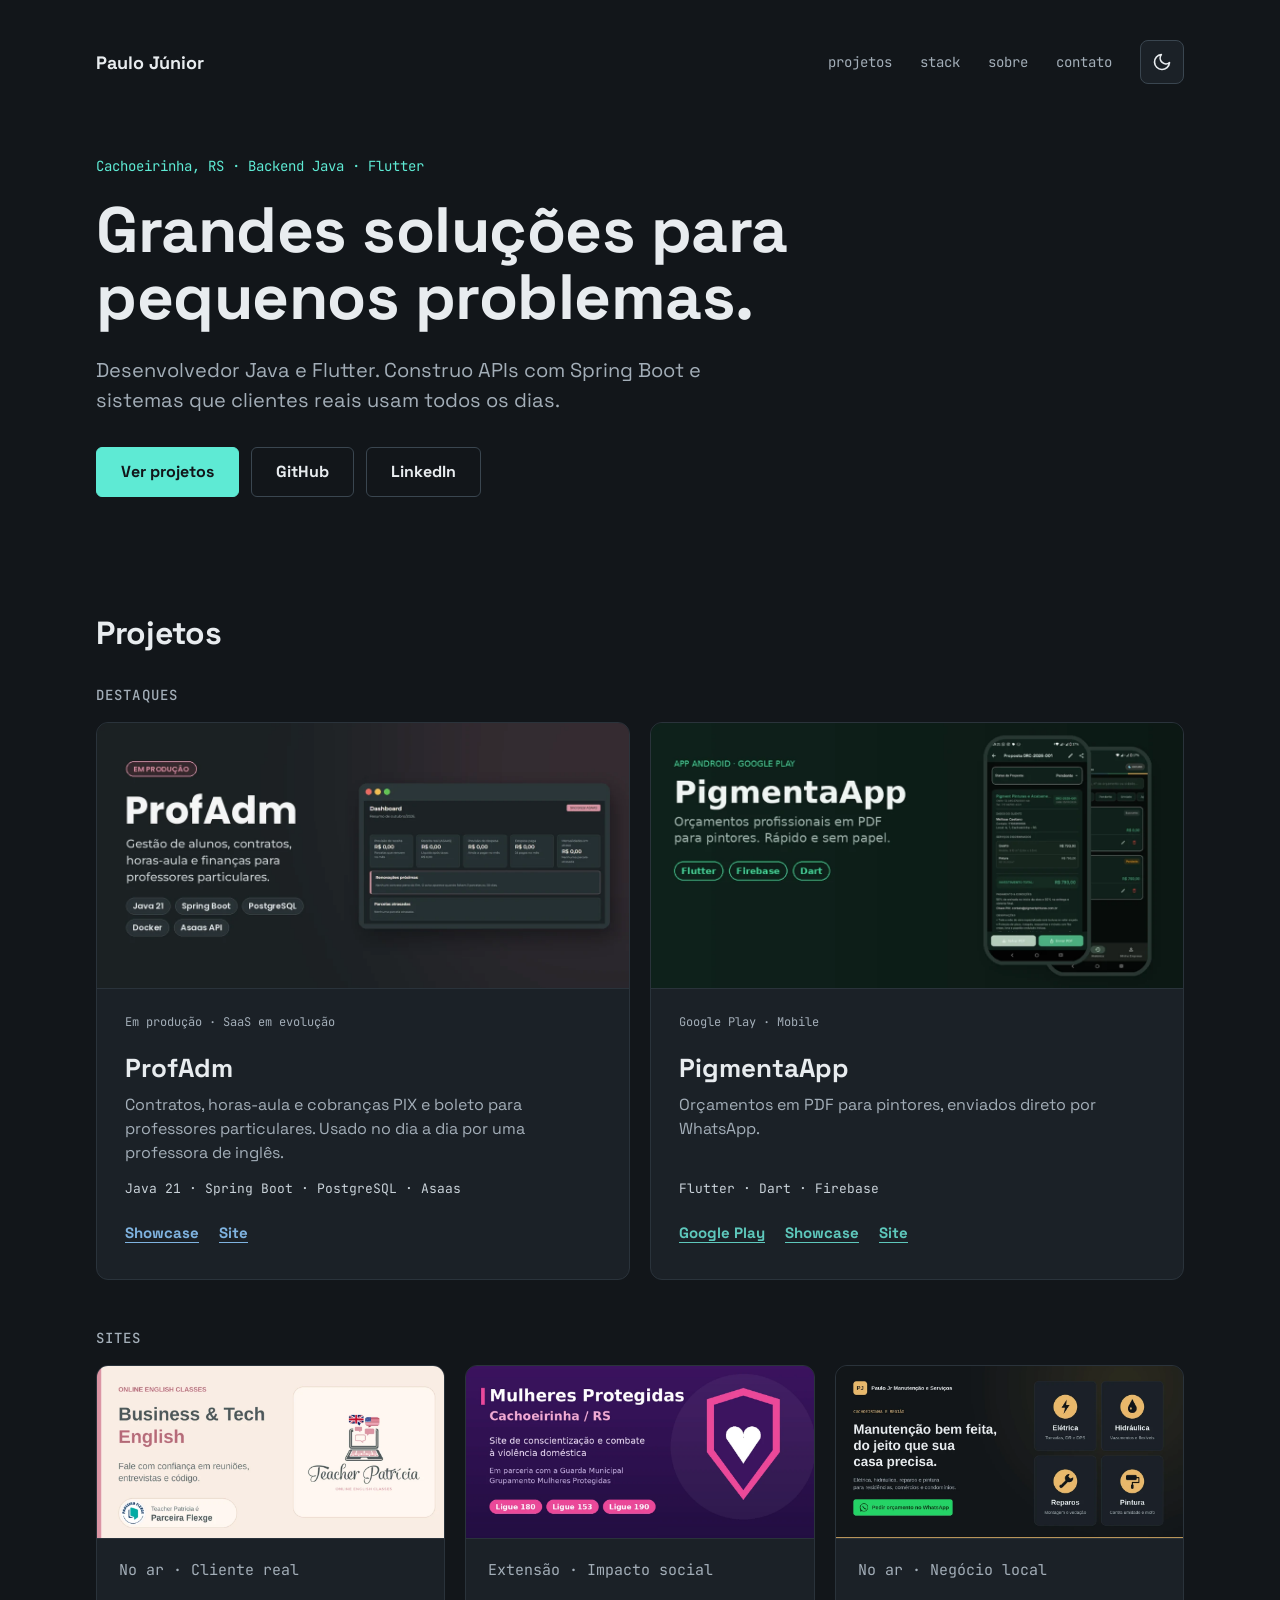
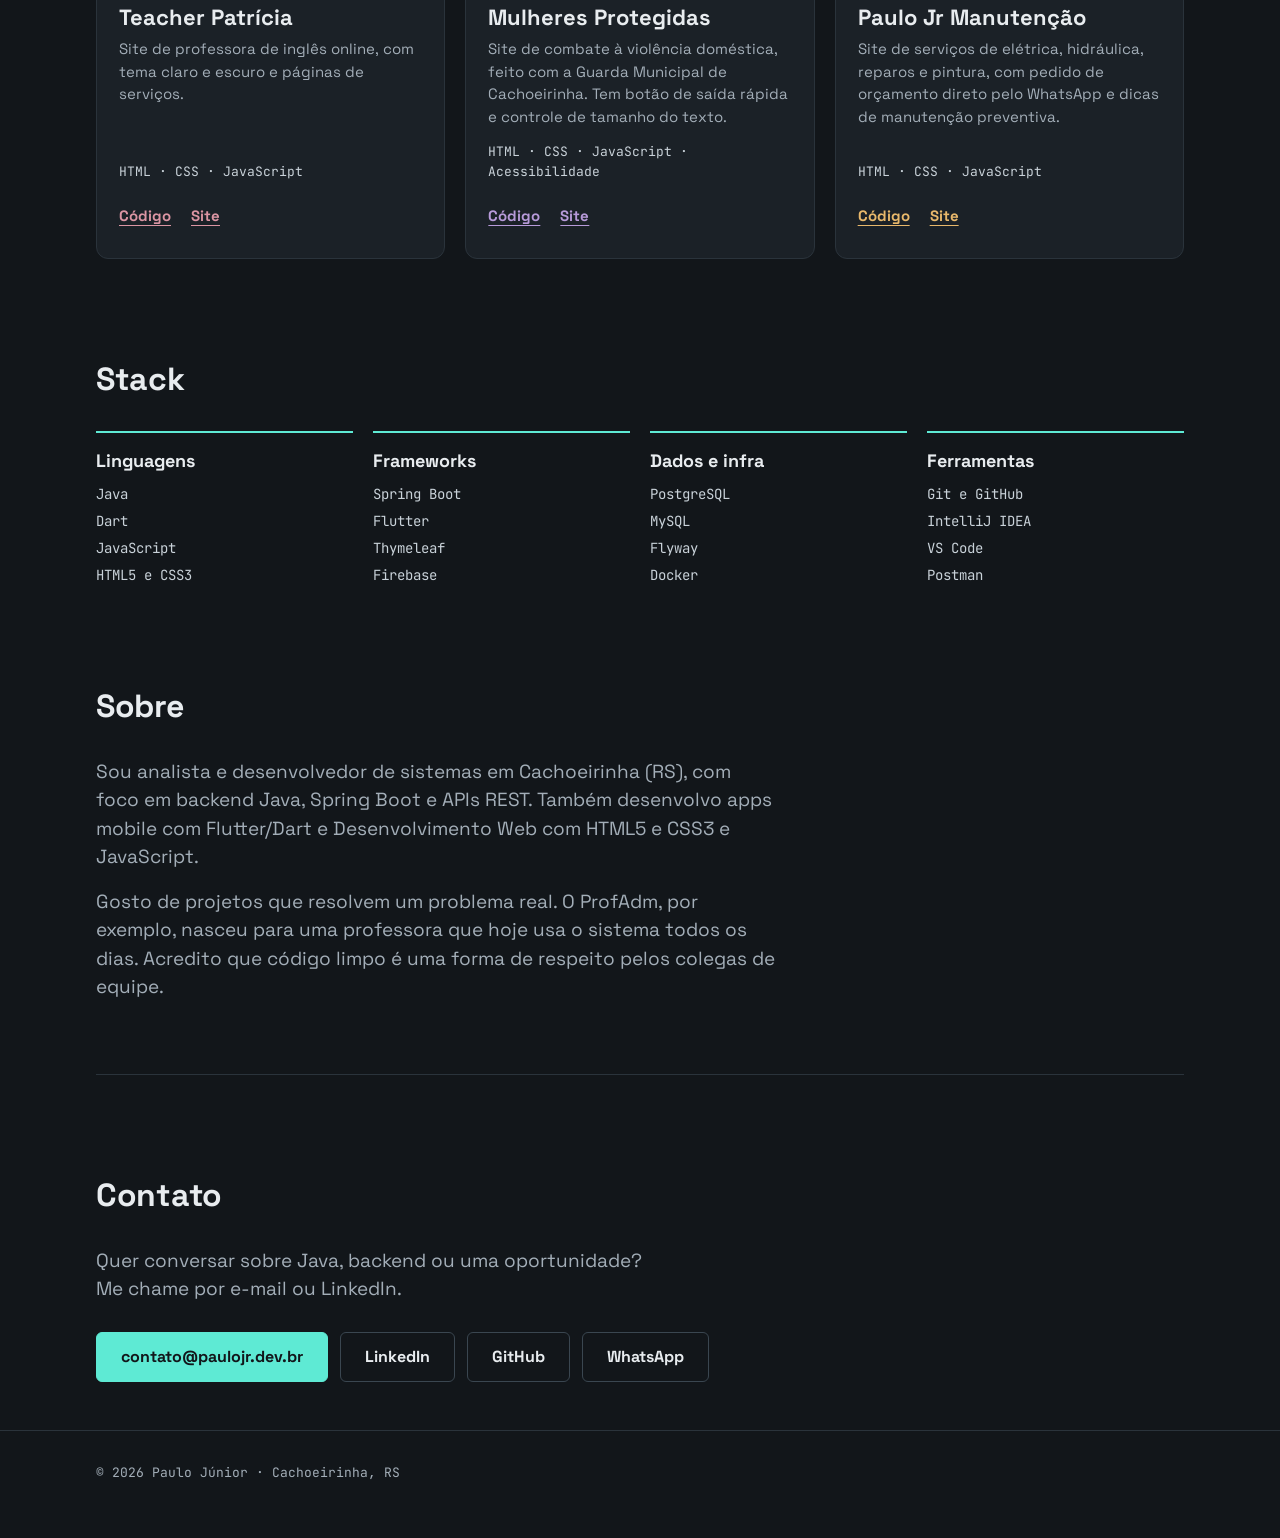
==== commit 5b9b9d73: "adicionando linguagens no sobre e whatsapp ao contato." ====
--- a/index.html
+++ b/index.html
@@ -207,7 +207,7 @@
       <section id="sobre" class="about" aria-labelledby="h-sobre">
         <h2 id="h-sobre">Sobre</h2>
         <p>Sou analista e desenvolvedor de sistemas em Cachoeirinha (RS), com foco em backend Java, Spring Boot e APIs
-          REST. Também desenvolvo apps mobile com Flutter.</p>
+          REST. Também desenvolvo apps mobile com Flutter/Dart e Desenvolvimento Web com HTML5 e CSS3 e JavaScript.</p>
         <p>Gosto de projetos que resolvem um problema real. O ProfAdm, por exemplo, nasceu para uma professora que hoje
           usa o sistema todos os dias. Acredito que código limpo é uma forma de respeito pelos colegas de equipe.</p>
       </section>
@@ -219,6 +219,7 @@
           <a class="btn primary" href="mailto:contato@paulojr.dev.br">contato@paulojr.dev.br</a>
           <a class="btn" href="https://www.linkedin.com/in/paulofojunior" target="_blank" rel="noopener">LinkedIn</a>
           <a class="btn" href="https://github.com/PauloFOJr" target="_blank" rel="noopener">GitHub</a>
+          <a class="btn" href="https://wa.me/5551989406950" target="_blank" rel="noopener">WhatsApp</a>
         </div>
       </section>
     </main>
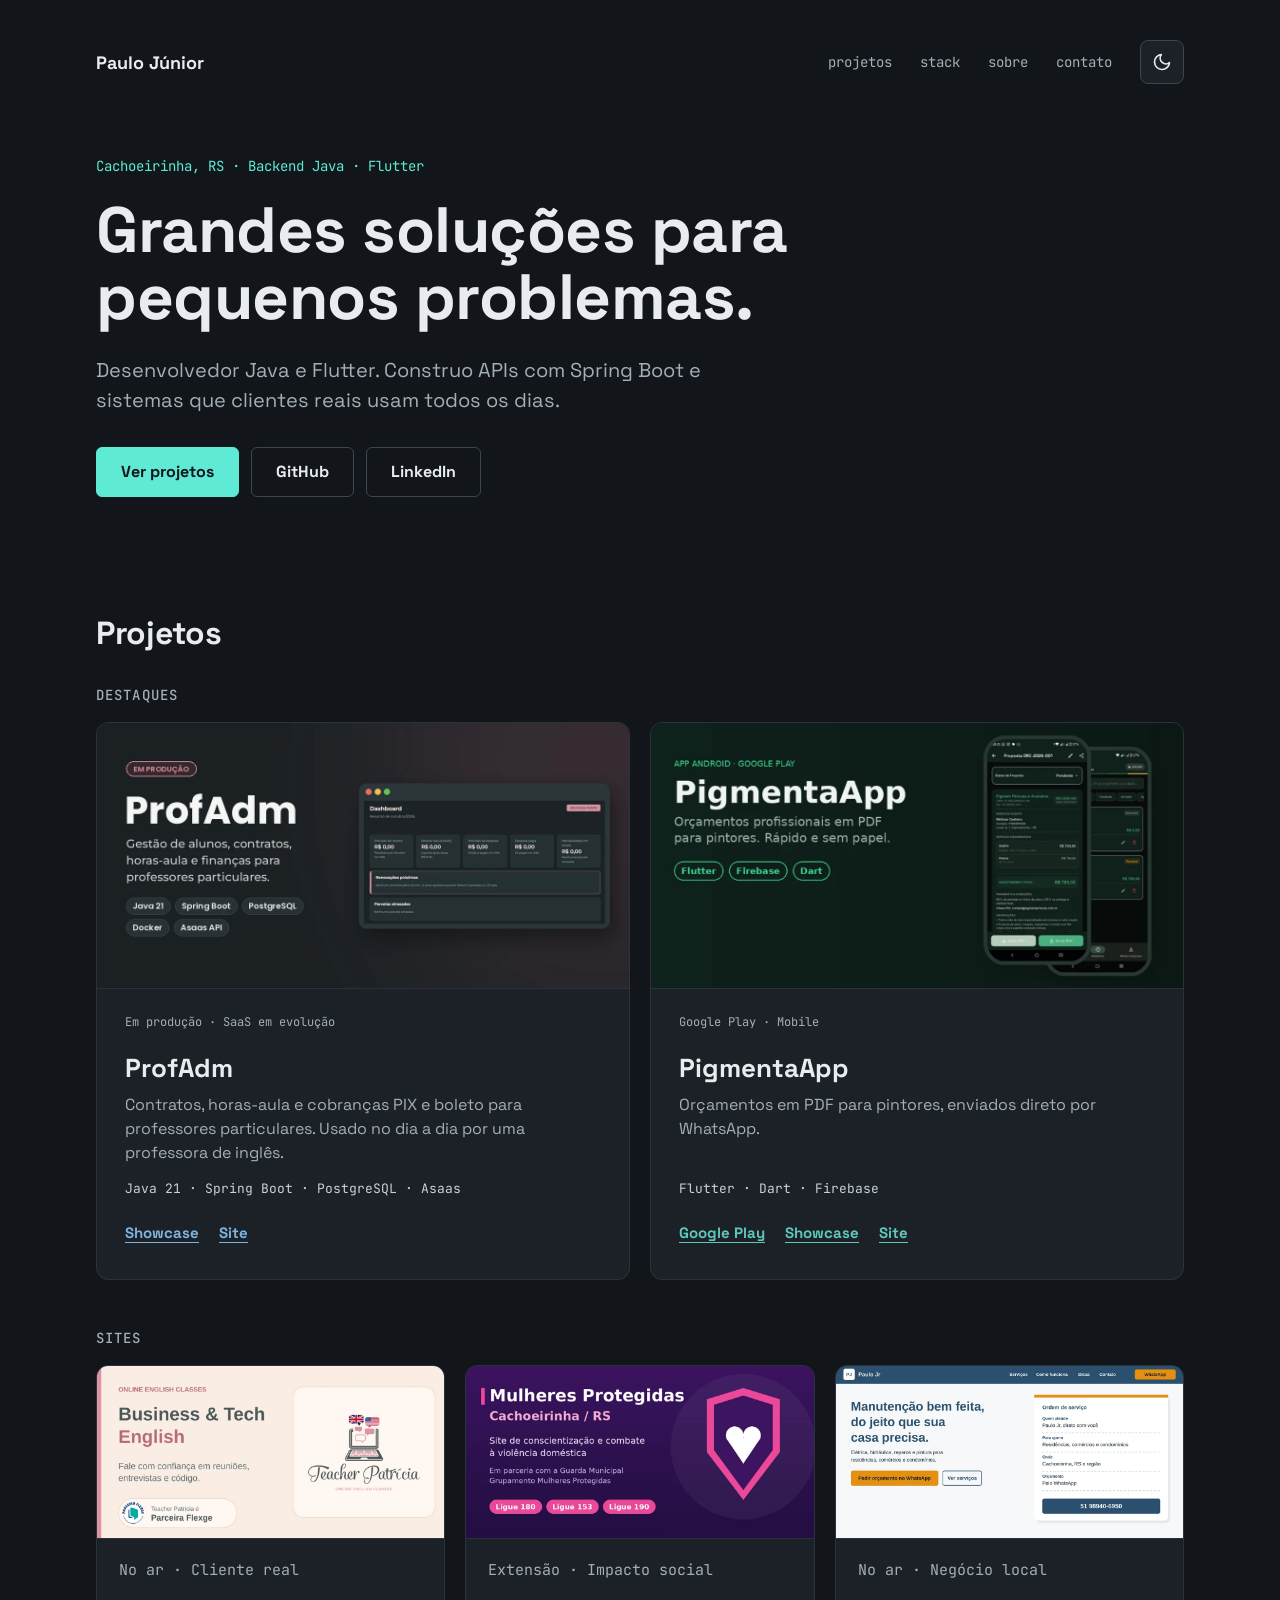
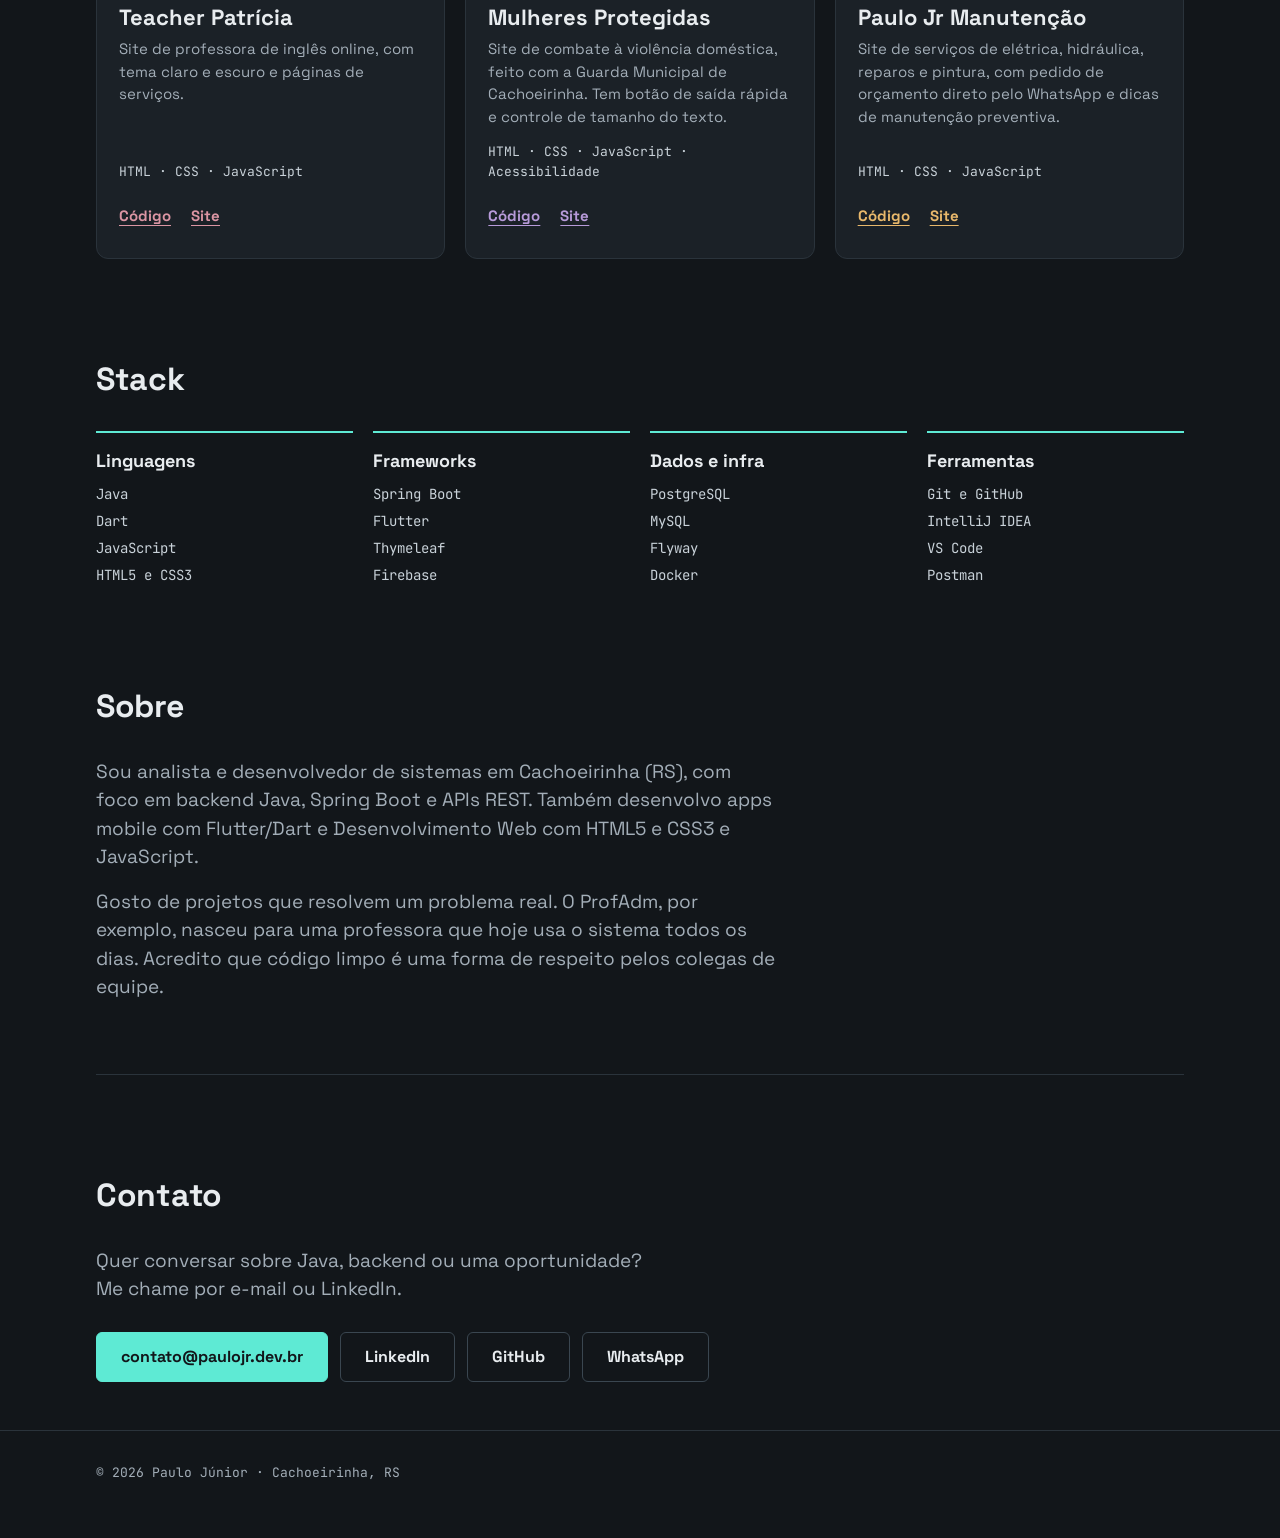
==== commit a67764bb: "feat: adiciona Paulo Jr Manutenção e reorganiza projetos em destaques e sites" ====
--- a/index.html
+++ b/index.html
@@ -143,7 +143,7 @@
 
           <article class="card mn">
             <img class="thumb" src="assets/manutencao.webp"
-              alt="Site Paulo Jr Manutenção e Serviços, com o logotipo e a chamada para pedir orçamento pelo WhatsApp"
+              alt="Site Paulo Jr Manutenção e Serviços, com o título 'Manutenção bem feita, do jeito que sua casa precisa' e o cartão Ordem de serviço"
               width="1120" height="560" loading="lazy">
             <div class="body">
               <p class="tag">No ar · Negócio local</p>
@@ -153,9 +153,10 @@
                 WhatsApp e dicas de manutenção preventiva.</p>
               <div class="stack">HTML · CSS · JavaScript</div>
               <div class="links">
-                <a href="https://github.com/PauloFOJr/PJ-Manutencao-Landing-page" target="_blank" rel="noopener">Código</a>
+                <a href="https://github.com/PauloFOJr/PJ-Manutencao-Landing-page" target="_blank"
+                  rel="noopener">Código</a>
                 <a href="https://manutencao.paulojr.dev.br/" target="_blank" rel="noopener">Site</a>
-                  </div>
+              </div>
             </div>
           </article>
 
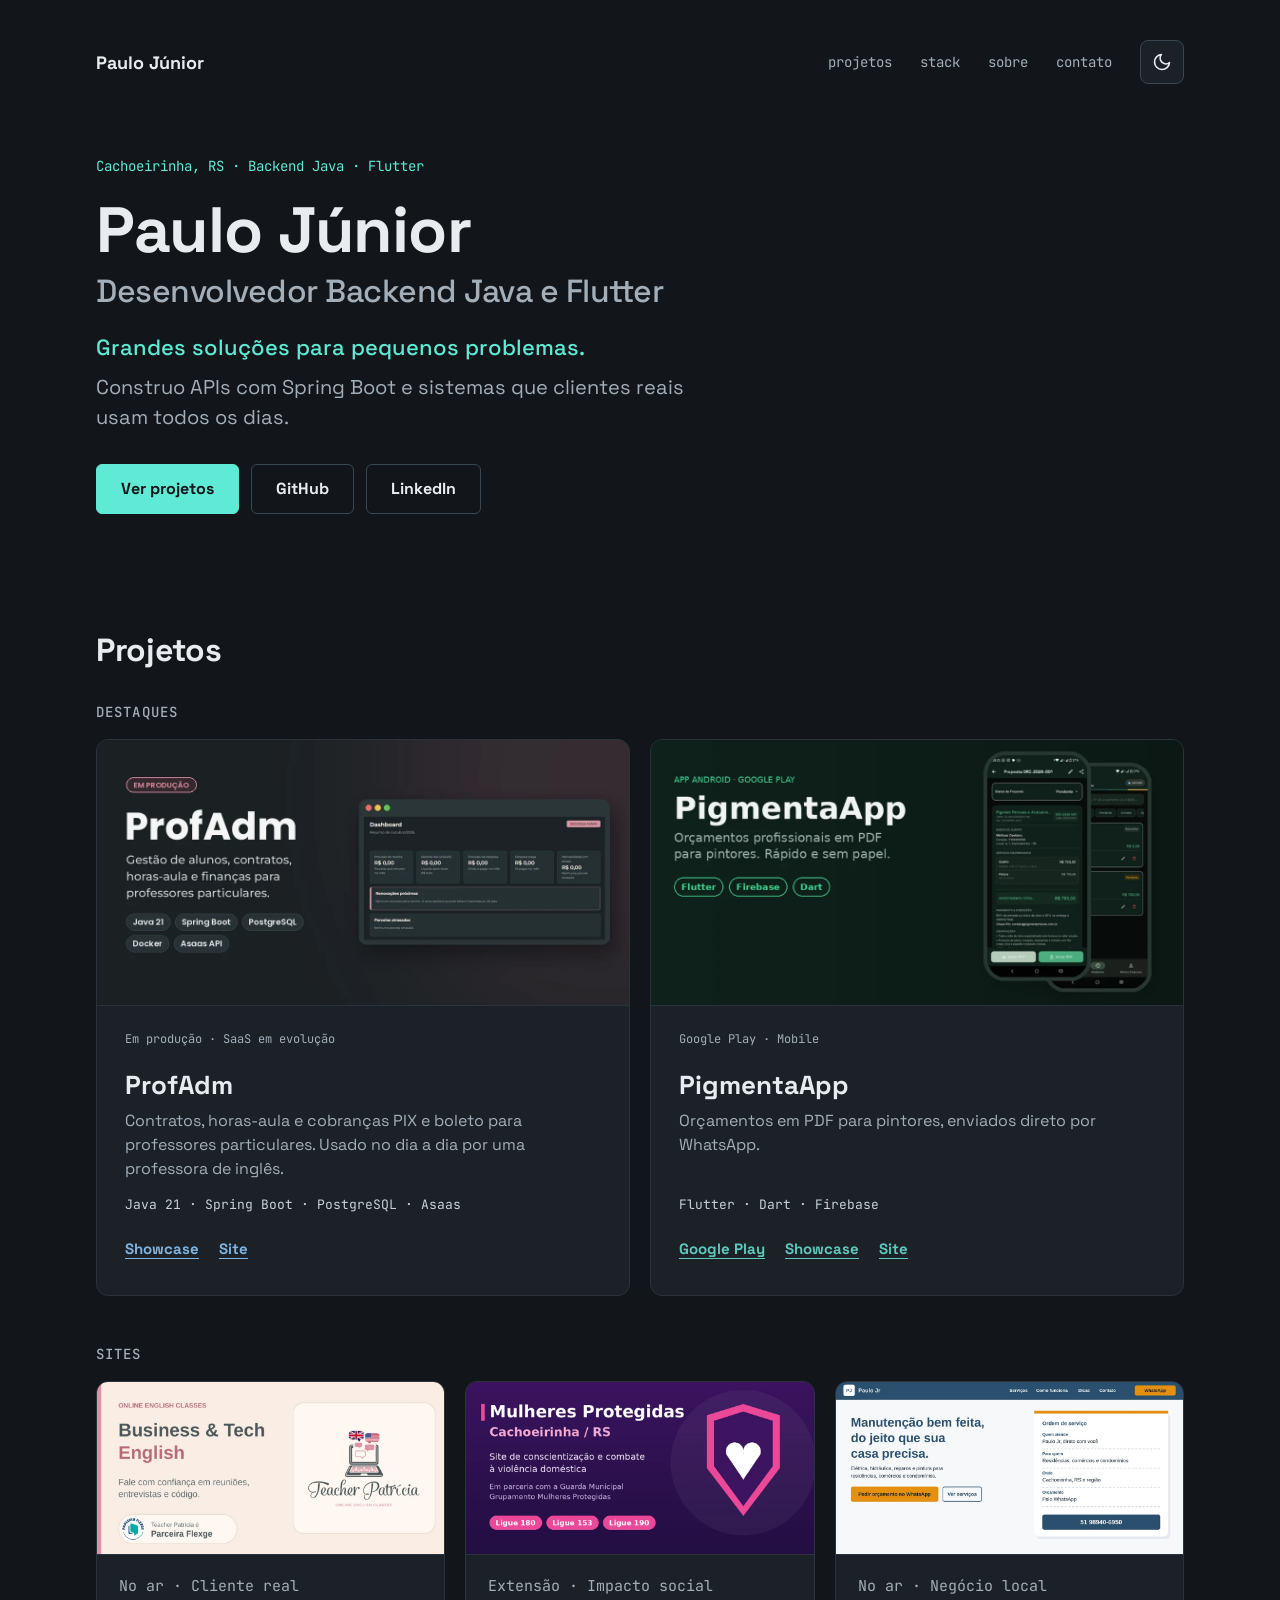
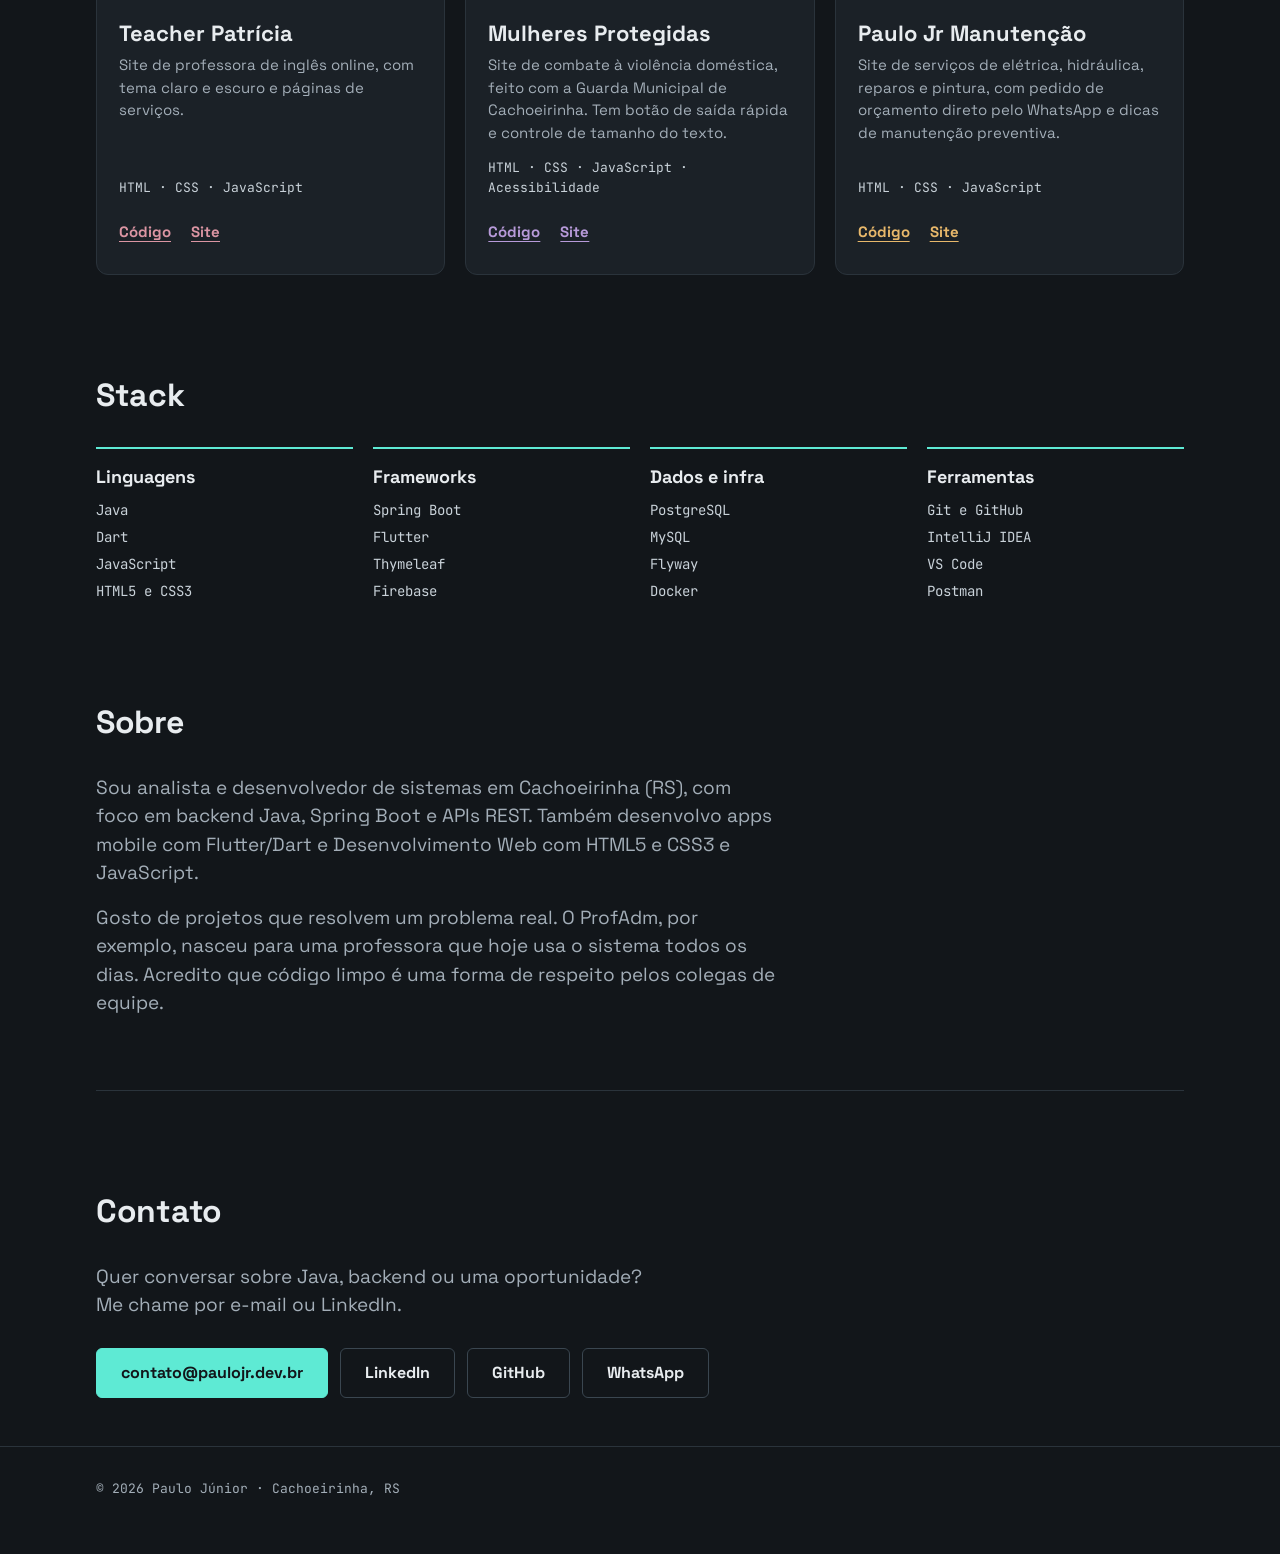
==== commit a8da9aa0: "Ajustes do H1, no index e no style." ====
--- a/index.html
+++ b/index.html
@@ -9,7 +9,8 @@
     content="Portfólio de Paulo Júnior, desenvolvedor Java e Flutter de Cachoeirinha (RS): ProfAdm, PigmentaApp, Teacher Patrícia, Mulheres Protegidas e Paulo Jr Manutenção.">
   <meta property="og:title" content="Paulo Júnior · Desenvolvedor Backend Java">
   <meta property="og:description" content="Backend em Java que chega à produção. Spring Boot, APIs REST e Flutter.">
-  <meta property="og:type" content="website">
+  <meta property="og:url" content="https://paulojr.dev.br/">
+  <link rel="canonical" href="https://paulojr.dev.br/">
   <meta name="color-scheme" content="dark light">
   <link rel="icon"
     href="data:image/svg+xml,%3Csvg xmlns='http://www.w3.org/2000/svg' viewBox='0 0 64 64'%3E%3Crect width='64' height='64' rx='12' fill='%2312161A'/%3E%3Ctext x='32' y='42' font-family='sans-serif' font-size='28' font-weight='700' text-anchor='middle' fill='%235EEAD4'%3EPJ%3C/text%3E%3C/svg%3E">
@@ -19,6 +20,31 @@
     href="https://fonts.googleapis.com/css2?family=JetBrains+Mono:wght@400;500&family=Space+Grotesk:wght@500;700&display=swap"
     rel="stylesheet">
   <link rel="stylesheet" href="css/style.css">
+
+  <script type="application/ld+json">
+  {
+    "@context": "https://schema.org",
+    "@type": "Person",
+    "@id": "https://paulojr.dev.br/#paulo",
+    "name": "Paulo Júnior",
+    "url": "https://paulojr.dev.br/",
+    "jobTitle": "Desenvolvedor Backend Java",
+    "description": "Analista e desenvolvedor de sistemas em Cachoeirinha (RS), com foco em backend Java, Spring Boot e APIs REST, e apps mobile com Flutter.",
+    "email": "mailto:contato@paulojr.dev.br",
+    "address": {
+      "@type": "PostalAddress",
+      "addressLocality": "Cachoeirinha",
+      "addressRegion": "RS",
+      "addressCountry": "BR"
+    },
+    "knowsAbout": ["Java", "Spring Boot", "APIs REST", "PostgreSQL", "MySQL", "Docker", "Flutter", "Dart", "JavaScript"],
+    "sameAs": [
+      "https://github.com/PauloFOJr",
+      "https://www.linkedin.com/in/paulofojunior"
+    ]
+  }
+  </script>
+
 </head>
 
 <body>
@@ -49,9 +75,12 @@
     <main>
       <div class="hero">
         <p class="where">Cachoeirinha, RS · Backend Java · Flutter</p>
-        <h1>Grandes soluções para pequenos problemas.</h1>
-        <p class="lead">Desenvolvedor Java e Flutter. Construo APIs com Spring Boot e sistemas que clientes reais usam
-          todos os dias.</p>
+        <h1>
+          <span class="h1-nome">Paulo Júnior</span><span class="sr-sep">, </span>
+          <span class="h1-cargo">Desenvolvedor Backend Java e Flutter</span>
+        </h1>
+        <p class="slogan">Grandes soluções para pequenos problemas.</p>
+        <p class="lead">Construo APIs com Spring Boot e sistemas que clientes reais usam todos os dias.</p>
         <div class="actions">
           <a class="btn primary" href="#projetos">Ver projetos</a>
           <a class="btn" href="https://github.com/PauloFOJr" target="_blank" rel="noopener">GitHub</a>
--- a/css/style.css
+++ b/css/style.css
@@ -173,11 +173,36 @@
   letter-spacing: -.5px
 }
 
+.h1-nome {
+  display: block;
+  font-weight: 700
+}
+
+.h1-cargo {
+  display: block;
+  margin-top: 8px;
+  font-size: .5em;
+  font-weight: 500;
+  line-height: 1.2;
+  color: var(--muted)
+}
+
 .lead {
   font-size: 20px;
   color: var(--muted);
   max-width: 640px;
   margin: 24px 0 32px
+}
+
+.slogan {
+  font-size: 22px;
+  font-weight: 500;
+  color: var(--accent);
+  margin: 20px 0 0
+}
+
+.slogan + .lead {
+  margin-top: 8px
 }
 
 .actions {
@@ -459,4 +484,13 @@
 
 .contact h2 {
   margin-top: 48px
+}
+
+.sr-sep {
+  position: absolute;
+  width: 1px;
+  height: 1px;
+  overflow: hidden;
+  clip: rect(0 0 0 0);
+  white-space: nowrap;
 }
